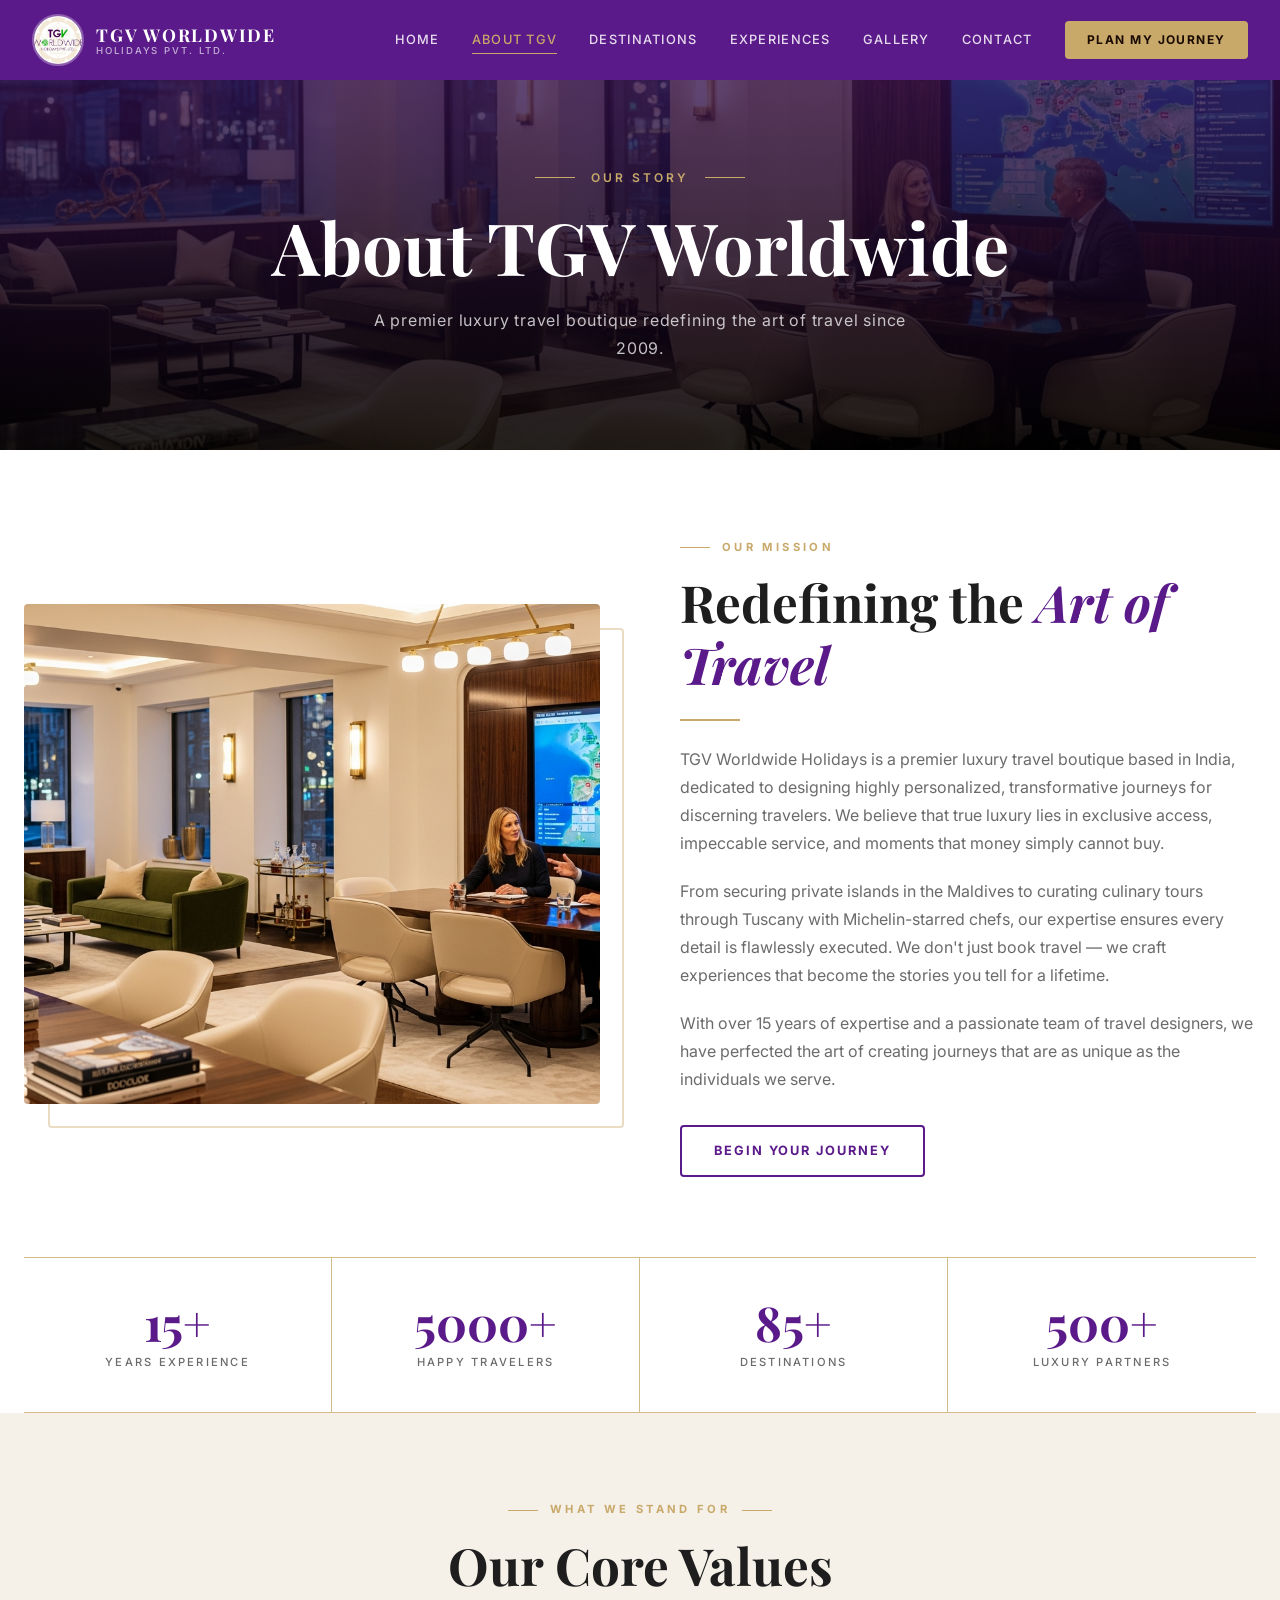
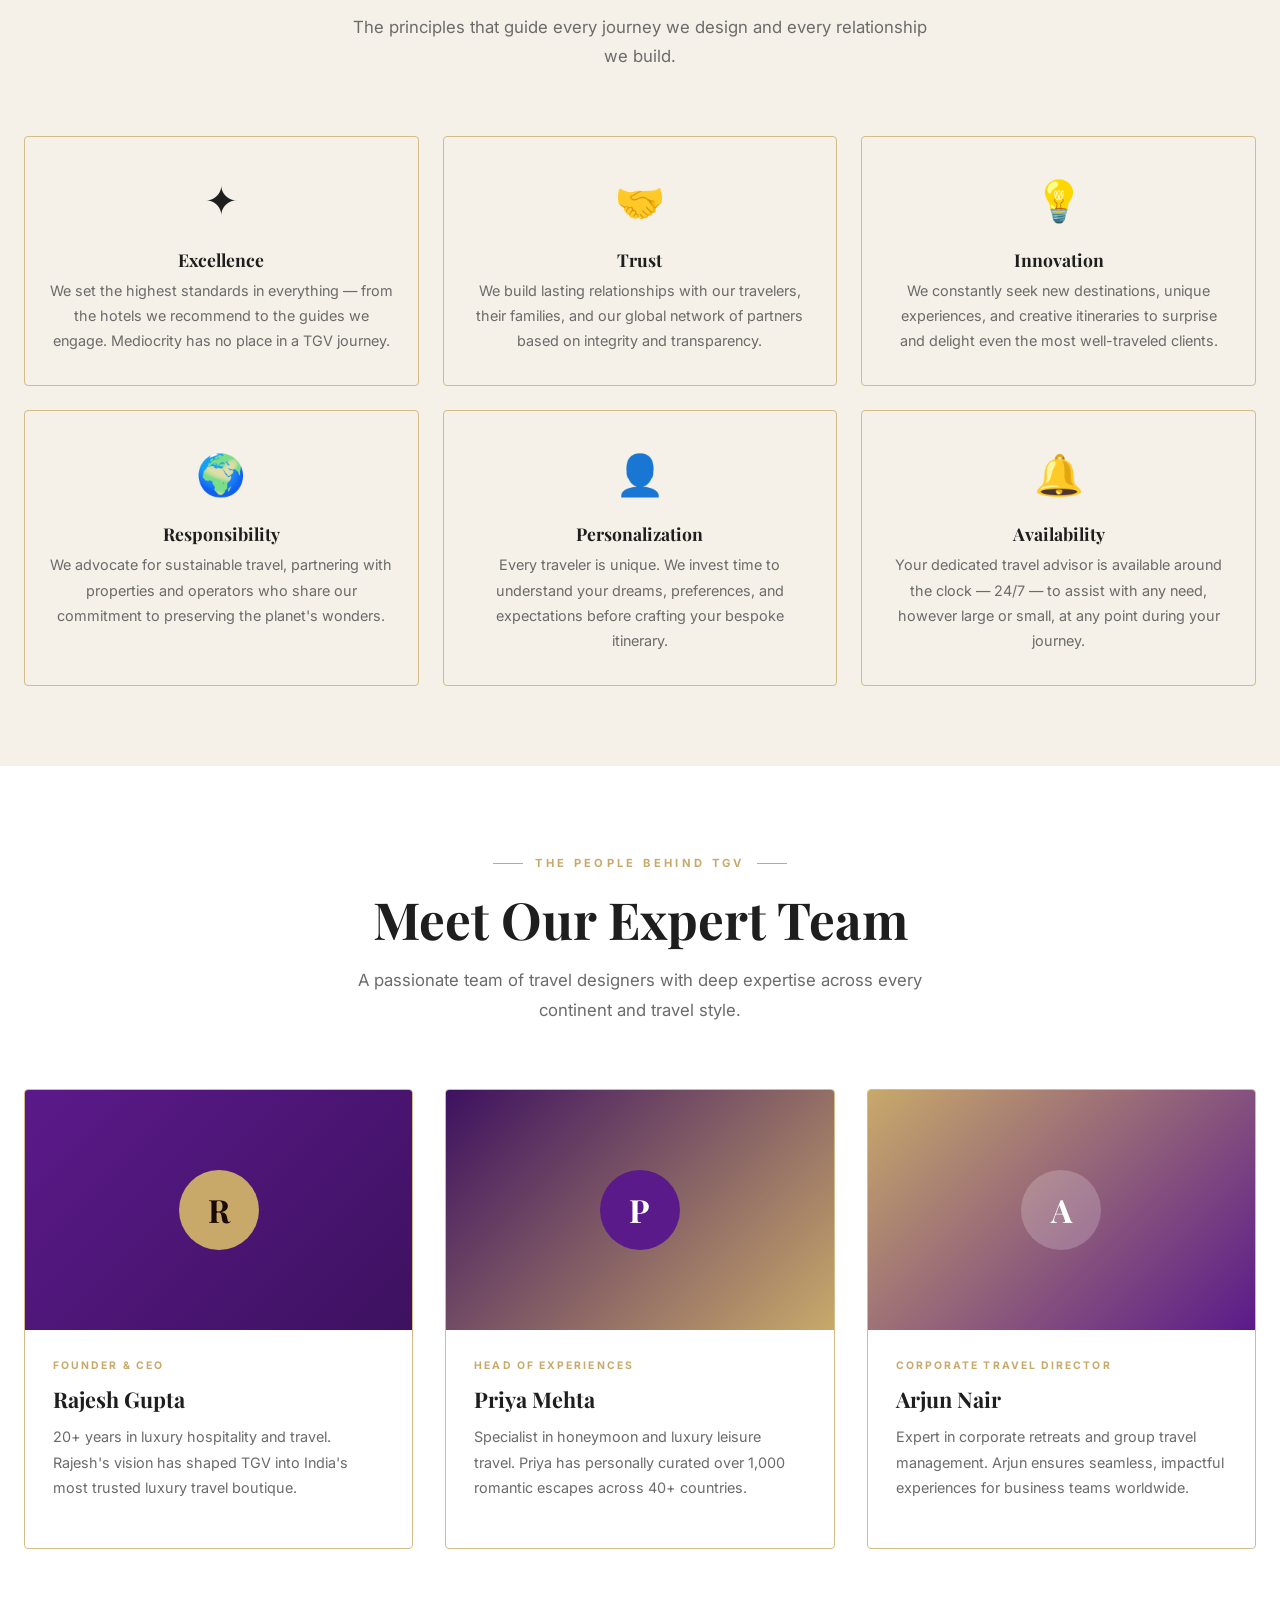
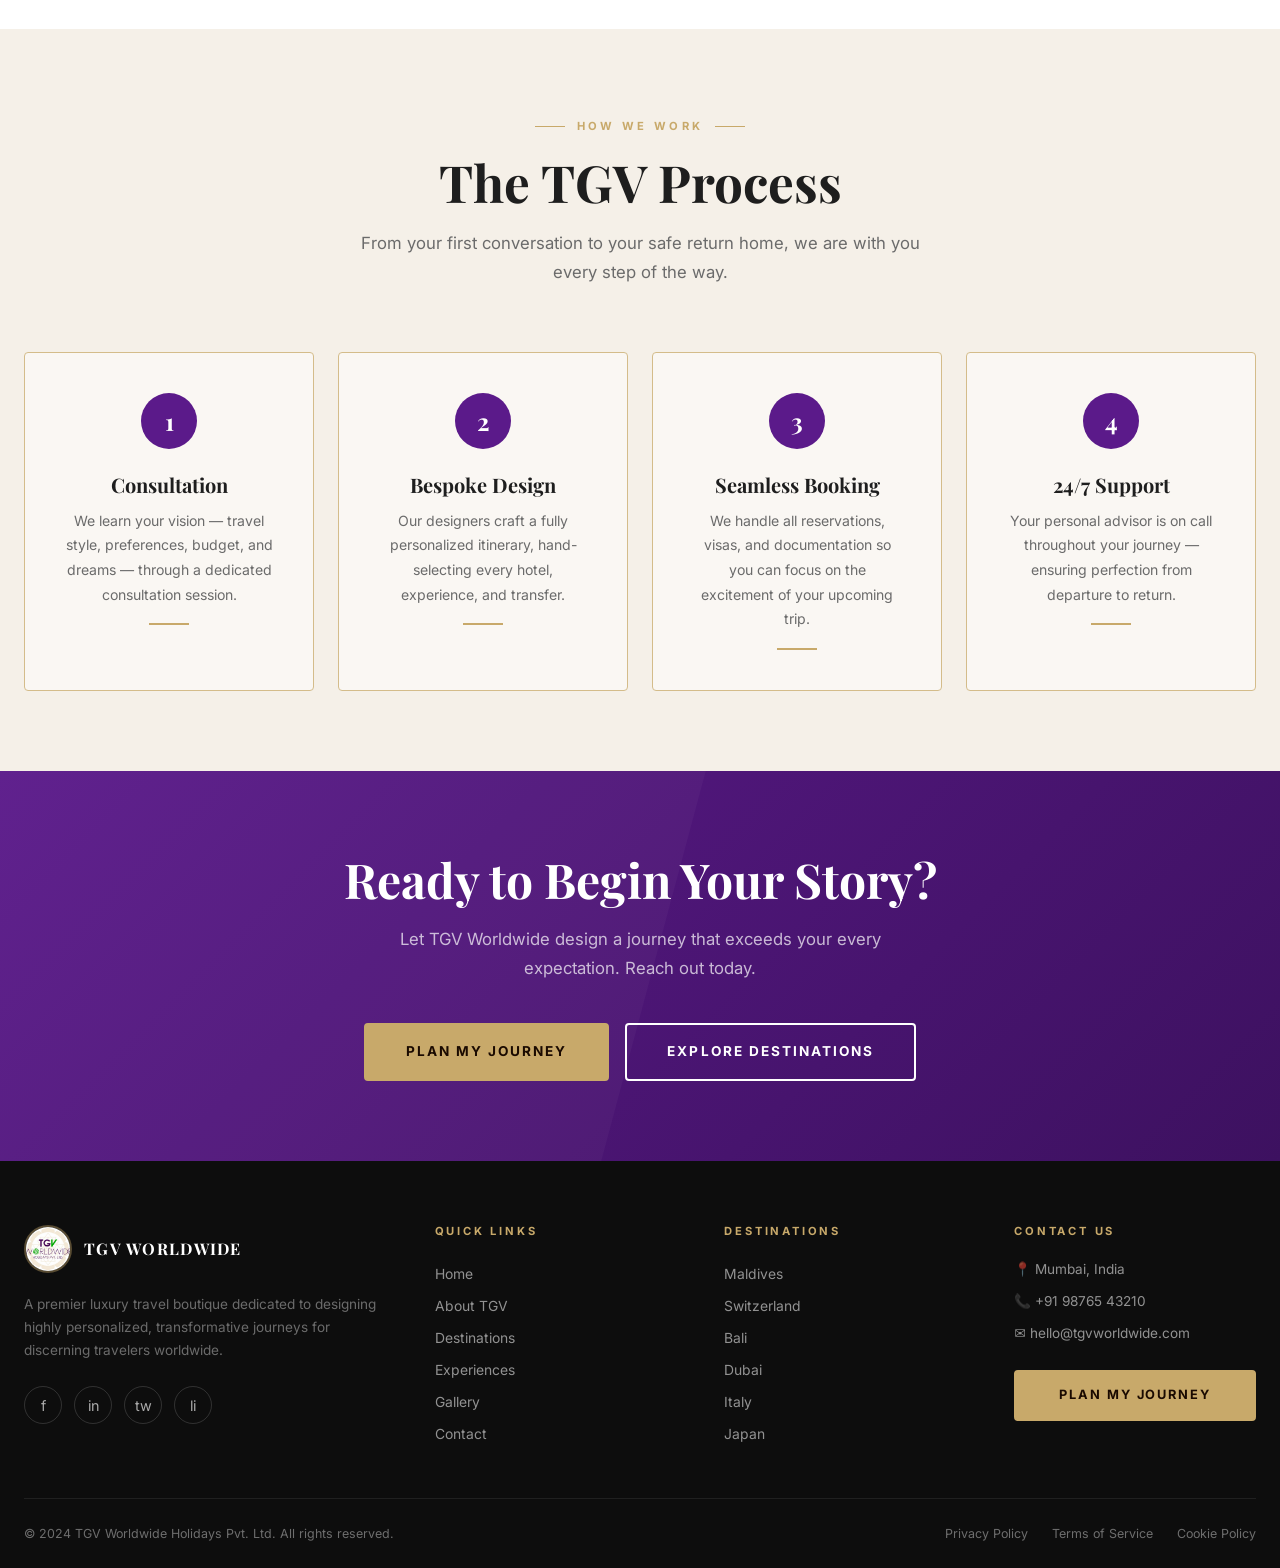
==== about.html @ 0f32b42a "first commit" ====
<!DOCTYPE html>
<html lang="en">
<head>
  <meta charset="UTF-8">
  <meta name="viewport" content="width=device-width, initial-scale=1.0">
  <title>About TGV — TGV Worldwide Holidays</title>
  <meta name="description" content="Learn about TGV Worldwide Holidays — India's premier luxury travel boutique with over 15 years of experience crafting extraordinary journeys.">
  <meta name="robots" content="index, follow">
  <meta property="og:title" content="About TGV Worldwide Holidays">
  <meta property="og:description" content="15+ years of crafting extraordinary journeys for discerning travelers across the globe.">
  <meta property="og:type" content="website">
  <meta property="og:image" content="assets/images/interior.png">
  <meta name="twitter:card" content="summary_large_image">
  <meta name="twitter:title" content="About TGV Worldwide Holidays">
  <meta name="twitter:description" content="15+ years of crafting extraordinary journeys.">
  <link rel="icon" type="image/jpeg" href="assets/images/tgv-logo.jpeg">
  <link rel="preconnect" href="https://fonts.googleapis.com">
  <link rel="preconnect" href="https://fonts.gstatic.com" crossorigin>
  <link href="https://fonts.googleapis.com/css2?family=Playfair+Display:ital,wght@0,400;0,500;0,600;0,700;1,400;1,500&family=Inter:wght@300;400;500;600;700&display=swap" rel="stylesheet">
  <link rel="stylesheet" href="assets/css/style.css">
  <link rel="stylesheet" href="assets/css/responsive.css">
</head>
<body>

  <!-- NAVBAR -->
  <nav class="navbar solid" id="navbar" role="navigation" aria-label="Main navigation">
    <div class="navbar__inner">
      <a href="index.html" class="navbar__logo" aria-label="TGV Worldwide Holidays Home">
        <img src="assets/images/tgv-logo.jpeg" alt="TGV Logo" class="navbar__logo-img">
        <div class="navbar__logo-text">
          <span class="navbar__logo-main">TGV Worldwide</span>
          <span class="navbar__logo-sub">Holidays Pvt. Ltd.</span>
        </div>
      </a>
      <div class="navbar__links" role="menubar">
        <a href="index.html" class="navbar__link" role="menuitem">Home</a>
        <a href="about.html" class="navbar__link active" role="menuitem">About TGV</a>
        <a href="destinations.html" class="navbar__link" role="menuitem">Destinations</a>
        <a href="experiences.html" class="navbar__link" role="menuitem">Experiences</a>
        <a href="gallery.html" class="navbar__link" role="menuitem">Gallery</a>
        <a href="contact.html" class="navbar__link" role="menuitem">Contact</a>
        <a href="contact.html" class="navbar__link navbar__cta" role="menuitem" id="nav-cta">Plan My Journey</a>
      </div>
      <button class="navbar__hamburger" id="hamburger" aria-label="Toggle menu" aria-expanded="false" aria-controls="mobile-menu">
        <span></span><span></span><span></span>
      </button>
    </div>
  </nav>

  <!-- MOBILE MENU OVERLAY -->
  <div class="navbar__overlay" id="nav-overlay" role="presentation"></div>

  <!-- MOBILE MENU -->
  <div class="navbar__mobile-menu" id="mobile-menu" role="menu" aria-label="Mobile navigation">
    <a href="index.html" class="navbar__mobile-link" role="menuitem">Home</a>
    <a href="about.html" class="navbar__mobile-link active" role="menuitem">About TGV</a>
    <a href="destinations.html" class="navbar__mobile-link" role="menuitem">Destinations</a>
    <a href="experiences.html" class="navbar__mobile-link" role="menuitem">Experiences</a>
    <a href="gallery.html" class="navbar__mobile-link" role="menuitem">Gallery</a>
    <a href="contact.html" class="navbar__mobile-link" role="menuitem">Contact</a>
    <a href="contact.html" class="navbar__mobile-cta" role="menuitem">Plan My Journey</a>
  </div>

  <main id="main-content">

    <!-- PAGE HERO -->
    <section class="page-hero" aria-label="About TGV">
      <img src="assets/images/interior.png" alt="TGV Worldwide Holidays Luxury Office Interior" class="page-hero__bg">
      <div class="page-hero__overlay"></div>
      <div class="page-hero__content">
        <div class="page-hero__eyebrow">Our Story</div>
        <h1 class="page-hero__title">About TGV Worldwide</h1>
        <p class="page-hero__subtitle">A premier luxury travel boutique redefining the art of travel since 2009.</p>
      </div>
    </section>

    <!-- MISSION SECTION -->
    <section class="section section--card" aria-labelledby="mission-heading">
      <div class="container">
        <div class="about-split">
          <div class="about-img-wrapper fade-in">
            <img src="assets/images/interior.png" alt="TGV Worldwide Holidays luxury office">
          </div>
          <div class="fade-in">
            <span class="about-content__eyebrow">Our Mission</span>
            <h2 class="about-content__title" id="mission-heading">Redefining the <em style="color:var(--color-primary);">Art of Travel</em></h2>
            <div class="divider"></div>
            <p class="about-content__text">TGV Worldwide Holidays is a premier luxury travel boutique based in India, dedicated to designing highly personalized, transformative journeys for discerning travelers. We believe that true luxury lies in exclusive access, impeccable service, and moments that money simply cannot buy.</p>
            <p class="about-content__text">From securing private islands in the Maldives to curating culinary tours through Tuscany with Michelin-starred chefs, our expertise ensures every detail is flawlessly executed. We don't just book travel — we craft experiences that become the stories you tell for a lifetime.</p>
            <p class="about-content__text">With over 15 years of expertise and a passionate team of travel designers, we have perfected the art of creating journeys that are as unique as the individuals we serve.</p>
            <div style="margin-top:2rem;">
              <a href="contact.html" class="btn btn--outline-dark">Begin Your Journey</a>
            </div>
          </div>
        </div>
      </div>
    </section>

    <!-- STATS -->
    <section aria-label="Our achievements" style="background:var(--color-card);">
      <div class="container">
        <div class="stats-row">
          <div class="stat-item fade-in">
            <div class="stat-item__number">15+</div>
            <div class="stat-item__label">Years Experience</div>
          </div>
          <div class="stat-item fade-in">
            <div class="stat-item__number">5000+</div>
            <div class="stat-item__label">Happy Travelers</div>
          </div>
          <div class="stat-item fade-in">
            <div class="stat-item__number">85+</div>
            <div class="stat-item__label">Destinations</div>
          </div>
          <div class="stat-item fade-in">
            <div class="stat-item__number">500+</div>
            <div class="stat-item__label">Luxury Partners</div>
          </div>
        </div>
      </div>
    </section>

    <!-- OUR VALUES -->
    <section class="section section--bg" aria-labelledby="values-heading">
      <div class="container">
        <div class="section__header">
          <span class="section__eyebrow">What We Stand For</span>
          <h2 class="section__title" id="values-heading">Our Core Values</h2>
          <p class="section__desc">The principles that guide every journey we design and every relationship we build.</p>
        </div>
        <div class="values-grid">
          <div class="value-card fade-in">
            <div class="value-card__icon">✦</div>
            <h3 class="value-card__title">Excellence</h3>
            <p style="font-size:0.9rem;">We set the highest standards in everything — from the hotels we recommend to the guides we engage. Mediocrity has no place in a TGV journey.</p>
          </div>
          <div class="value-card fade-in">
            <div class="value-card__icon">🤝</div>
            <h3 class="value-card__title">Trust</h3>
            <p style="font-size:0.9rem;">We build lasting relationships with our travelers, their families, and our global network of partners based on integrity and transparency.</p>
          </div>
          <div class="value-card fade-in">
            <div class="value-card__icon">💡</div>
            <h3 class="value-card__title">Innovation</h3>
            <p style="font-size:0.9rem;">We constantly seek new destinations, unique experiences, and creative itineraries to surprise and delight even the most well-traveled clients.</p>
          </div>
          <div class="value-card fade-in">
            <div class="value-card__icon">🌍</div>
            <h3 class="value-card__title">Responsibility</h3>
            <p style="font-size:0.9rem;">We advocate for sustainable travel, partnering with properties and operators who share our commitment to preserving the planet's wonders.</p>
          </div>
          <div class="value-card fade-in">
            <div class="value-card__icon">👤</div>
            <h3 class="value-card__title">Personalization</h3>
            <p style="font-size:0.9rem;">Every traveler is unique. We invest time to understand your dreams, preferences, and expectations before crafting your bespoke itinerary.</p>
          </div>
          <div class="value-card fade-in">
            <div class="value-card__icon">🔔</div>
            <h3 class="value-card__title">Availability</h3>
            <p style="font-size:0.9rem;">Your dedicated travel advisor is available around the clock — 24/7 — to assist with any need, however large or small, at any point during your journey.</p>
          </div>
        </div>
      </div>
    </section>

    <!-- TEAM SECTION -->
    <section class="section section--card" aria-labelledby="team-heading">
      <div class="container">
        <div class="section__header">
          <span class="section__eyebrow">The People Behind TGV</span>
          <h2 class="section__title" id="team-heading">Meet Our Expert Team</h2>
          <p class="section__desc">A passionate team of travel designers with deep expertise across every continent and travel style.</p>
        </div>
        <div class="grid-3">
          <div class="card fade-in">
            <div style="height:240px; background:linear-gradient(135deg, var(--color-primary), #3d1160); display:flex; align-items:center; justify-content:center;">
              <div style="width:80px; height:80px; border-radius:50%; background:var(--color-secondary); display:flex; align-items:center; justify-content:center; font-family:var(--font-serif); font-size:2rem; color:#1a0a00; font-weight:700;">R</div>
            </div>
            <div class="card__body">
              <div class="card__tag">Founder & CEO</div>
              <h3 class="card__title">Rajesh Gupta</h3>
              <p class="card__desc">20+ years in luxury hospitality and travel. Rajesh's vision has shaped TGV into India's most trusted luxury travel boutique.</p>
            </div>
          </div>
          <div class="card fade-in">
            <div style="height:240px; background:linear-gradient(135deg, #3d1160, var(--color-secondary)); display:flex; align-items:center; justify-content:center;">
              <div style="width:80px; height:80px; border-radius:50%; background:var(--color-primary); display:flex; align-items:center; justify-content:center; font-family:var(--font-serif); font-size:2rem; color:#ffffff; font-weight:700;">P</div>
            </div>
            <div class="card__body">
              <div class="card__tag">Head of Experiences</div>
              <h3 class="card__title">Priya Mehta</h3>
              <p class="card__desc">Specialist in honeymoon and luxury leisure travel. Priya has personally curated over 1,000 romantic escapes across 40+ countries.</p>
            </div>
          </div>
          <div class="card fade-in">
            <div style="height:240px; background:linear-gradient(135deg, var(--color-secondary), var(--color-primary)); display:flex; align-items:center; justify-content:center;">
              <div style="width:80px; height:80px; border-radius:50%; background:rgba(255,255,255,0.2); display:flex; align-items:center; justify-content:center; font-family:var(--font-serif); font-size:2rem; color:#ffffff; font-weight:700;">A</div>
            </div>
            <div class="card__body">
              <div class="card__tag">Corporate Travel Director</div>
              <h3 class="card__title">Arjun Nair</h3>
              <p class="card__desc">Expert in corporate retreats and group travel management. Arjun ensures seamless, impactful experiences for business teams worldwide.</p>
            </div>
          </div>
        </div>
      </div>
    </section>

    <!-- PROCESS SECTION -->
    <section class="section section--bg" aria-labelledby="process-heading">
      <div class="container">
        <div class="section__header">
          <span class="section__eyebrow">How We Work</span>
          <h2 class="section__title" id="process-heading">The TGV Process</h2>
          <p class="section__desc">From your first conversation to your safe return home, we are with you every step of the way.</p>
        </div>
        <div class="grid-4">
          <div class="feature-card fade-in" style="text-align:center;">
            <div style="width:56px; height:56px; border-radius:50%; background:var(--color-primary); display:flex; align-items:center; justify-content:center; color:#fff; font-family:var(--font-serif); font-size:1.5rem; font-weight:700; margin:0 auto 1.5rem;">1</div>
            <h3 class="feature-card__title">Consultation</h3>
            <p style="font-size:0.88rem;">We learn your vision — travel style, preferences, budget, and dreams — through a dedicated consultation session.</p>
            <div class="feature-card__line" style="margin:1rem auto 0;"></div>
          </div>
          <div class="feature-card fade-in" style="text-align:center;">
            <div style="width:56px; height:56px; border-radius:50%; background:var(--color-primary); display:flex; align-items:center; justify-content:center; color:#fff; font-family:var(--font-serif); font-size:1.5rem; font-weight:700; margin:0 auto 1.5rem;">2</div>
            <h3 class="feature-card__title">Bespoke Design</h3>
            <p style="font-size:0.88rem;">Our designers craft a fully personalized itinerary, hand-selecting every hotel, experience, and transfer.</p>
            <div class="feature-card__line" style="margin:1rem auto 0;"></div>
          </div>
          <div class="feature-card fade-in" style="text-align:center;">
            <div style="width:56px; height:56px; border-radius:50%; background:var(--color-primary); display:flex; align-items:center; justify-content:center; color:#fff; font-family:var(--font-serif); font-size:1.5rem; font-weight:700; margin:0 auto 1.5rem;">3</div>
            <h3 class="feature-card__title">Seamless Booking</h3>
            <p style="font-size:0.88rem;">We handle all reservations, visas, and documentation so you can focus on the excitement of your upcoming trip.</p>
            <div class="feature-card__line" style="margin:1rem auto 0;"></div>
          </div>
          <div class="feature-card fade-in" style="text-align:center;">
            <div style="width:56px; height:56px; border-radius:50%; background:var(--color-primary); display:flex; align-items:center; justify-content:center; color:#fff; font-family:var(--font-serif); font-size:1.5rem; font-weight:700; margin:0 auto 1.5rem;">4</div>
            <h3 class="feature-card__title">24/7 Support</h3>
            <p style="font-size:0.88rem;">Your personal advisor is on call throughout your journey — ensuring perfection from departure to return.</p>
            <div class="feature-card__line" style="margin:1rem auto 0;"></div>
          </div>
        </div>
      </div>
    </section>

    <!-- CTA BANNER -->
    <section class="cta-banner" aria-label="Call to action">
      <div class="container" style="position:relative; z-index:1;">
        <h2 class="cta-banner__title">Ready to Begin Your Story?</h2>
        <p class="cta-banner__text">Let TGV Worldwide design a journey that exceeds your every expectation. Reach out today.</p>
        <div class="cta-banner__actions">
          <a href="contact.html" class="btn btn--secondary btn--lg">Plan My Journey</a>
          <a href="destinations.html" class="btn btn--outline btn--lg">Explore Destinations</a>
        </div>
      </div>
    </section>

  </main>

  <!-- FOOTER -->
  <footer class="footer" role="contentinfo">
    <div class="container">
      <div class="footer__grid">
        <div>
          <div class="footer__brand">
            <img src="assets/images/tgv-logo.jpeg" alt="TGV Logo" class="footer__logo">
            <span class="footer__brand-text">TGV Worldwide</span>
          </div>
          <p class="footer__tagline">A premier luxury travel boutique dedicated to designing highly personalized, transformative journeys for discerning travelers worldwide.</p>
          <div class="footer__social" role="list" aria-label="Social media links">
            <a href="#" class="footer__social-link" role="listitem" aria-label="Facebook">f</a>
            <a href="#" class="footer__social-link" role="listitem" aria-label="Instagram">in</a>
            <a href="#" class="footer__social-link" role="listitem" aria-label="Twitter">tw</a>
            <a href="#" class="footer__social-link" role="listitem" aria-label="LinkedIn">li</a>
          </div>
        </div>
        <div>
          <h4 class="footer__heading">Quick Links</h4>
          <a href="index.html" class="footer__link">Home</a>
          <a href="about.html" class="footer__link">About TGV</a>
          <a href="destinations.html" class="footer__link">Destinations</a>
          <a href="experiences.html" class="footer__link">Experiences</a>
          <a href="gallery.html" class="footer__link">Gallery</a>
          <a href="contact.html" class="footer__link">Contact</a>
        </div>
        <div>
          <h4 class="footer__heading">Destinations</h4>
          <a href="destinations.html" class="footer__link">Maldives</a>
          <a href="destinations.html" class="footer__link">Switzerland</a>
          <a href="destinations.html" class="footer__link">Bali</a>
          <a href="destinations.html" class="footer__link">Dubai</a>
          <a href="destinations.html" class="footer__link">Italy</a>
          <a href="destinations.html" class="footer__link">Japan</a>
        </div>
        <div>
          <h4 class="footer__heading">Contact Us</h4>
          <p style="font-size:0.85rem; margin-bottom:0.5rem; color:rgba(255,255,255,0.55);">📍 Mumbai, India</p>
          <p style="font-size:0.85rem; margin-bottom:0.5rem; color:rgba(255,255,255,0.55);">📞 +91 98765 43210</p>
          <p style="font-size:0.85rem; margin-bottom:1.5rem; color:rgba(255,255,255,0.55);">✉ hello@tgvworldwide.com</p>
          <a href="contact.html" class="btn btn--secondary" style="width:100%; text-align:center;">Plan My Journey</a>
        </div>
      </div>
      <div class="footer__bottom">
        <p class="footer__copyright">© 2024 TGV Worldwide Holidays Pvt. Ltd. All rights reserved.</p>
        <div class="footer__bottom-links">
          <a href="#" class="footer__bottom-link">Privacy Policy</a>
          <a href="#" class="footer__bottom-link">Terms of Service</a>
          <a href="#" class="footer__bottom-link">Cookie Policy</a>
        </div>
      </div>
    </div>
  </footer>

  <!-- SCROLL TO TOP -->
  <button class="scroll-top" id="scroll-top" aria-label="Scroll to top" title="Back to top">↑</button>

  <script src="assets/js/main.js"></script>
</body>
</html>
---- assets/css/style.css ----
/* ===================================
   TGV WORLDWIDE HOLIDAYS — STYLE.CSS
   =================================== */

/* IMPORTS */
@import url('https://fonts.googleapis.com/css2?family=Playfair+Display:ital,wght@0,400;0,500;0,600;0,700;1,400;1,500&family=Inter:wght@300;400;500;600;700&display=swap');

/* CSS CUSTOM PROPERTIES */
:root {
  --color-bg:          #f5f0e8;
  --color-fg:          #1e1e1e;
  --color-card:        #ffffff;
  --color-primary:     #5b1a8a;
  --color-secondary:   #c8a96a;
  --color-muted:       #6b6b6b;
  --color-border:      #d4bc8a;
  --color-overlay:     rgba(0,0,0,0.55);
  --color-white:       #ffffff;
  --font-serif:        'Playfair Display', Georgia, serif;
  --font-sans:         'Inter', system-ui, sans-serif;
  --radius:            4px;
  --transition:        0.3s ease;
  --container-max:     1280px;
  --nav-h:             80px;
  --shadow-sm:         0 2px 8px rgba(0,0,0,0.08);
  --shadow-md:         0 4px 20px rgba(0,0,0,0.12);
  --shadow-lg:         0 8px 40px rgba(0,0,0,0.16);
}

/* RESET & BASE */
*, *::before, *::after {
  box-sizing: border-box;
  margin: 0;
  padding: 0;
}

html {
  scroll-behavior: smooth;
  font-size: 16px;
}

body {
  font-family: var(--font-sans);
  background-color: var(--color-bg);
  color: var(--color-fg);
  line-height: 1.6;
  -webkit-font-smoothing: antialiased;
  -moz-osx-font-smoothing: grayscale;
  overflow-x: hidden;
}

img {
  max-width: 100%;
  height: auto;
  display: block;
}

a {
  color: inherit;
  text-decoration: none;
}

button {
  cursor: pointer;
  border: none;
  background: none;
  font-family: inherit;
}

ul, ol {
  list-style: none;
}

/* TYPOGRAPHY */
h1, h2, h3, h4, h5, h6 {
  font-family: var(--font-serif);
  line-height: 1.2;
  color: var(--color-fg);
}

h1 { font-size: clamp(2.5rem, 6vw, 5rem); }
h2 { font-size: clamp(2rem, 4vw, 3.5rem); }
h3 { font-size: clamp(1.4rem, 2.5vw, 2rem); }
h4 { font-size: 1.25rem; }

p {
  line-height: 1.75;
  color: var(--color-muted);
}

/* CONTAINER */
.container {
  width: 100%;
  max-width: var(--container-max);
  margin: 0 auto;
  padding: 0 1.5rem;
}

/* ===================================
   NAVIGATION
   =================================== */
.navbar {
  position: fixed;
  top: 0; left: 0; right: 0;
  z-index: 1000;
  height: var(--nav-h);
  transition: background var(--transition), box-shadow var(--transition);
}

.navbar.scrolled {
  background: rgba(91, 26, 138, 0.95);
  backdrop-filter: blur(12px);
  -webkit-backdrop-filter: blur(12px);
  box-shadow: var(--shadow-md);
}

.navbar.solid {
  background: var(--color-primary);
}

.navbar__inner {
  display: flex;
  align-items: center;
  justify-content: space-between;
  height: 100%;
  padding: 0 2rem;
  max-width: var(--container-max);
  margin: 0 auto;
}

.navbar__logo {
  display: flex;
  align-items: center;
  gap: 0.75rem;
  text-decoration: none;
  flex-shrink: 0;
}

.navbar__logo-img {
  width: 52px;
  height: 52px;
  border-radius: 50%;
  object-fit: cover;
  border: 2px solid rgba(255,255,255,0.3);
}

.navbar__logo-text {
  display: flex;
  flex-direction: column;
  line-height: 1.2;
}

.navbar__logo-main {
  font-family: var(--font-serif);
  font-size: 1.1rem;
  font-weight: 700;
  letter-spacing: 0.1em;
  text-transform: uppercase;
  color: #ffffff;
}

.navbar__logo-sub {
  font-size: 0.6rem;
  letter-spacing: 0.2em;
  text-transform: uppercase;
  color: rgba(255,255,255,0.65);
  font-weight: 500;
}

.navbar__links {
  display: flex;
  align-items: center;
  gap: 2rem;
}

.navbar__link {
  font-size: 0.8rem;
  font-weight: 500;
  letter-spacing: 0.1em;
  text-transform: uppercase;
  color: rgba(255,255,255,0.85);
  transition: color var(--transition);
  position: relative;
}

.navbar__link::after {
  content: '';
  position: absolute;
  bottom: -4px; left: 0;
  width: 0; height: 1px;
  background: var(--color-secondary);
  transition: width var(--transition);
}

.navbar__link:hover,
.navbar__link.active {
  color: var(--color-secondary);
}

.navbar__link:hover::after,
.navbar__link.active::after {
  width: 100%;
}

.navbar__cta {
  background: var(--color-secondary);
  color: #1a0a00 !important;
  padding: 0.6rem 1.4rem;
  font-size: 0.75rem;
  font-weight: 700;
  letter-spacing: 0.12em;
  text-transform: uppercase;
  transition: background var(--transition), transform var(--transition);
  border-radius: var(--radius);
}

.navbar__cta:hover {
  background: #ffffff;
  transform: translateY(-1px);
}

.navbar__cta::after { display: none; }

.navbar__hamburger {
  display: none;
  flex-direction: column;
  gap: 5px;
  cursor: pointer;
  padding: 4px;
  z-index: 1100;
}

.navbar__hamburger span {
  display: block;
  width: 26px;
  height: 2px;
  background: #ffffff;
  transition: all var(--transition);
  border-radius: 2px;
}

.navbar__hamburger.open span:nth-child(1) {
  transform: translateY(7px) rotate(45deg);
}
.navbar__hamburger.open span:nth-child(2) {
  opacity: 0;
}
.navbar__hamburger.open span:nth-child(3) {
  transform: translateY(-7px) rotate(-45deg);
}

.navbar__mobile-menu {
  position: fixed;
  top: 0; right: -100%;
  width: min(320px, 85vw);
  height: 100vh;
  background: var(--color-primary);
  z-index: 1050;
  padding: calc(var(--nav-h) + 2rem) 2rem 2rem;
  transition: right 0.4s cubic-bezier(0.4,0,0.2,1);
  display: flex;
  flex-direction: column;
  gap: 0.5rem;
  box-shadow: -4px 0 30px rgba(0,0,0,0.3);
}

.navbar__mobile-menu.open {
  right: 0;
}

.navbar__mobile-link {
  display: block;
  font-size: 1rem;
  font-weight: 500;
  letter-spacing: 0.08em;
  text-transform: uppercase;
  color: rgba(255,255,255,0.85);
  padding: 0.85rem 0;
  border-bottom: 1px solid rgba(255,255,255,0.1);
  transition: color var(--transition), padding-left var(--transition);
}

.navbar__mobile-link:hover {
  color: var(--color-secondary);
  padding-left: 0.5rem;
}

.navbar__mobile-cta {
  margin-top: 1.5rem;
  background: var(--color-secondary);
  color: #1a0a00;
  text-align: center;
  padding: 1rem;
  font-weight: 700;
  font-size: 0.85rem;
  letter-spacing: 0.12em;
  text-transform: uppercase;
  border-radius: var(--radius);
  transition: background var(--transition);
}

.navbar__mobile-cta:hover {
  background: #ffffff;
}

.navbar__overlay {
  position: fixed;
  inset: 0;
  background: rgba(0,0,0,0.5);
  z-index: 1040;
  opacity: 0;
  pointer-events: none;
  transition: opacity var(--transition);
}

.navbar__overlay.open {
  opacity: 1;
  pointer-events: all;
}

/* ===================================
   PAGE HERO
   =================================== */
.page-hero {
  position: relative;
  height: 50vh;
  min-height: 360px;
  display: flex;
  align-items: center;
  justify-content: center;
  overflow: hidden;
  background: var(--color-primary);
}

.page-hero__bg {
  position: absolute;
  inset: 0;
  object-fit: cover;
  width: 100%;
  height: 100%;
  filter: brightness(0.5) saturate(0.8);
}

.page-hero__overlay {
  position: absolute;
  inset: 0;
  background: linear-gradient(to bottom, rgba(91,26,138,0.5) 0%, rgba(0,0,0,0.7) 100%);
}

.page-hero__content {
  position: relative;
  z-index: 10;
  text-align: center;
  color: #ffffff;
  padding: 0 1.5rem;
  margin-top: var(--nav-h);
}

.page-hero__eyebrow {
  font-size: 0.75rem;
  letter-spacing: 0.25em;
  text-transform: uppercase;
  color: var(--color-secondary);
  font-weight: 600;
  margin-bottom: 1rem;
  display: flex;
  align-items: center;
  justify-content: center;
  gap: 1rem;
}

.page-hero__eyebrow::before,
.page-hero__eyebrow::after {
  content: '';
  display: block;
  width: 40px;
  height: 1px;
  background: var(--color-secondary);
}

.page-hero__title {
  font-family: var(--font-serif);
  font-size: clamp(2.5rem, 6vw, 4.5rem);
  color: #ffffff;
  margin-bottom: 1rem;
}

.page-hero__subtitle {
  font-size: 1rem;
  color: rgba(255,255,255,0.75);
  max-width: 550px;
  margin: 0 auto;
  letter-spacing: 0.05em;
}

/* ===================================
   SECTION LAYOUT
   =================================== */
.section {
  padding: 5rem 0;
}

.section--dark {
  background: var(--color-fg);
  color: #ffffff;
}

.section--card {
  background: var(--color-card);
}

.section--bg {
  background: var(--color-bg);
}

.section__header {
  text-align: center;
  margin-bottom: 4rem;
}

.section__eyebrow {
  display: inline-flex;
  align-items: center;
  gap: 0.75rem;
  font-size: 0.7rem;
  letter-spacing: 0.3em;
  text-transform: uppercase;
  color: var(--color-secondary);
  font-weight: 700;
  margin-bottom: 1rem;
}

.section__eyebrow::before,
.section__eyebrow::after {
  content: '';
  display: block;
  width: 30px;
  height: 1px;
  background: var(--color-secondary);
}

.section__title {
  color: var(--color-fg);
  margin-bottom: 1rem;
}

.section--dark .section__title {
  color: #ffffff;
}

.section__desc {
  max-width: 600px;
  margin: 0 auto;
  font-size: 1.05rem;
}

/* ===================================
   BUTTONS
   =================================== */
.btn {
  display: inline-flex;
  align-items: center;
  justify-content: center;
  gap: 0.5rem;
  padding: 0.85rem 2rem;
  font-family: var(--font-sans);
  font-size: 0.8rem;
  font-weight: 700;
  letter-spacing: 0.15em;
  text-transform: uppercase;
  border-radius: var(--radius);
  transition: all var(--transition);
  cursor: pointer;
  border: 2px solid transparent;
}

.btn--primary {
  background: var(--color-primary);
  color: #ffffff;
  border-color: var(--color-primary);
}

.btn--primary:hover {
  background: transparent;
  color: var(--color-primary);
}

.btn--secondary {
  background: var(--color-secondary);
  color: #1a0a00;
  border-color: var(--color-secondary);
}

.btn--secondary:hover {
  background: transparent;
  color: var(--color-secondary);
}

.btn--outline {
  background: transparent;
  color: #ffffff;
  border-color: #ffffff;
}

.btn--outline:hover {
  background: #ffffff;
  color: var(--color-fg);
}

.btn--outline-dark {
  background: transparent;
  color: var(--color-primary);
  border-color: var(--color-primary);
}

.btn--outline-dark:hover {
  background: var(--color-primary);
  color: #ffffff;
}

.btn--lg {
  padding: 1rem 2.5rem;
  font-size: 0.85rem;
}

/* ===================================
   CARDS
   =================================== */
.card {
  background: var(--color-card);
  border: 1px solid var(--color-border);
  border-radius: var(--radius);
  overflow: hidden;
  transition: transform var(--transition), box-shadow var(--transition);
}

.card:hover {
  transform: translateY(-6px);
  box-shadow: var(--shadow-lg);
}

.card__img {
  width: 100%;
  height: 260px;
  object-fit: cover;
  transition: transform 0.6s ease;
}

.card:hover .card__img {
  transform: scale(1.05);
}

.card__body {
  padding: 1.75rem;
}

.card__tag {
  font-size: 0.65rem;
  letter-spacing: 0.2em;
  text-transform: uppercase;
  font-weight: 700;
  color: var(--color-secondary);
  margin-bottom: 0.75rem;
}

.card__title {
  font-size: 1.35rem;
  margin-bottom: 0.75rem;
  font-family: var(--font-serif);
}

.card__desc {
  font-size: 0.9rem;
  margin-bottom: 1.25rem;
}

.card__footer {
  display: flex;
  align-items: center;
  justify-content: space-between;
  padding-top: 1rem;
  border-top: 1px solid var(--color-border);
  margin-top: auto;
}

/* DESTINATION CARD */
.dest-card {
  position: relative;
  overflow: hidden;
  height: 400px;
  cursor: pointer;
  border-radius: var(--radius);
}

.dest-card__img {
  width: 100%;
  height: 100%;
  object-fit: cover;
  transition: transform 0.7s ease;
}

.dest-card:hover .dest-card__img {
  transform: scale(1.1);
}

.dest-card__overlay {
  position: absolute;
  inset: 0;
  background: linear-gradient(to top, rgba(0,0,0,0.75) 0%, rgba(0,0,0,0.1) 60%);
  transition: background var(--transition);
}

.dest-card:hover .dest-card__overlay {
  background: linear-gradient(to top, rgba(91,26,138,0.8) 0%, rgba(0,0,0,0.2) 60%);
}

.dest-card__content {
  position: absolute;
  bottom: 0; left: 0; right: 0;
  padding: 1.5rem;
}

.dest-card__name {
  font-family: var(--font-serif);
  font-size: 1.75rem;
  color: #ffffff;
  margin-bottom: 0.25rem;
}

.dest-card__sub {
  font-size: 0.7rem;
  letter-spacing: 0.2em;
  text-transform: uppercase;
  color: var(--color-secondary);
  font-weight: 600;
  transform: translateY(1rem);
  opacity: 0;
  transition: all var(--transition);
}

.dest-card:hover .dest-card__sub {
  transform: translateY(0);
  opacity: 1;
}

/* ===================================
   GRIDS
   =================================== */
.grid-2 { display: grid; grid-template-columns: repeat(2, 1fr); gap: 2rem; }
.grid-3 { display: grid; grid-template-columns: repeat(3, 1fr); gap: 2rem; }
.grid-4 { display: grid; grid-template-columns: repeat(4, 1fr); gap: 1.5rem; }

/* ===================================
   STATS ROW
   =================================== */
.stats-row {
  display: grid;
  grid-template-columns: repeat(4, 1fr);
  gap: 0;
  border-top: 1px solid var(--color-border);
  border-bottom: 1px solid var(--color-border);
}

.stat-item {
  text-align: center;
  padding: 2.5rem 1rem;
  border-right: 1px solid var(--color-border);
  transition: background var(--transition);
}

.stat-item:last-child { border-right: none; }

.stat-item:hover {
  background: var(--color-card);
}

.stat-item__number {
  font-family: var(--font-serif);
  font-size: 3rem;
  color: var(--color-primary);
  font-weight: 700;
  line-height: 1;
  margin-bottom: 0.5rem;
}

.stat-item__label {
  font-size: 0.7rem;
  letter-spacing: 0.2em;
  text-transform: uppercase;
  color: var(--color-muted);
  font-weight: 500;
}

/* ===================================
   FEATURE CARDS
   =================================== */
.feature-card {
  padding: 2.5rem;
  border: 1px solid var(--color-border);
  background: rgba(255,255,255,0.5);
  position: relative;
  overflow: hidden;
  transition: all var(--transition);
  border-radius: var(--radius);
}

.feature-card::before {
  content: '';
  position: absolute;
  inset: 0;
  background: linear-gradient(135deg, rgba(91,26,138,0.05), rgba(200,169,106,0.05));
  opacity: 0;
  transition: opacity var(--transition);
}

.feature-card:hover {
  transform: translateY(-6px);
  box-shadow: var(--shadow-md);
  border-color: var(--color-secondary);
}

.feature-card:hover::before {
  opacity: 1;
}

.feature-card__icon {
  width: 56px;
  height: 56px;
  border-radius: 50%;
  background: linear-gradient(135deg, var(--color-primary), rgba(91,26,138,0.6));
  display: flex;
  align-items: center;
  justify-content: center;
  margin-bottom: 1.5rem;
  color: #ffffff;
  font-size: 1.3rem;
  flex-shrink: 0;
}

.feature-card__title {
  font-family: var(--font-serif);
  font-size: 1.25rem;
  margin-bottom: 0.75rem;
  color: var(--color-fg);
}

.feature-card__line {
  width: 40px;
  height: 2px;
  background: var(--color-secondary);
  margin-top: 1rem;
  transition: width 0.5s ease;
}

.feature-card:hover .feature-card__line {
  width: 100%;
}

/* ===================================
   EXPERIENCE GRID (Mosaic)
   =================================== */
.experience-grid {
  display: grid;
  grid-template-columns: repeat(3, 1fr);
  grid-template-rows: repeat(2, 280px);
  gap: 1rem;
}

.exp-item {
  position: relative;
  overflow: hidden;
  cursor: pointer;
  border-radius: var(--radius);
}

.exp-item--large {
  grid-column: span 2;
}

.exp-item__img {
  width: 100%;
  height: 100%;
  object-fit: cover;
  transition: transform 0.7s ease;
}

.exp-item:hover .exp-item__img {
  transform: scale(1.08);
}

.exp-item__overlay {
  position: absolute;
  inset: 0;
  background: linear-gradient(to top, rgba(0,0,0,0.75) 0%, transparent 50%);
}

.exp-item__label {
  position: absolute;
  bottom: 1.5rem;
  left: 1.5rem;
  font-family: var(--font-serif);
  font-size: 1.5rem;
  color: #ffffff;
}

/* ===================================
   TESTIMONIALS
   =================================== */
.testimonial-card {
  background: var(--color-card);
  border: 1px solid var(--color-border);
  border-radius: var(--radius);
  padding: 2.5rem;
  position: relative;
}

.testimonial-card::before {
  content: '"';
  position: absolute;
  top: 1rem; left: 1.75rem;
  font-family: var(--font-serif);
  font-size: 5rem;
  color: var(--color-secondary);
  opacity: 0.3;
  line-height: 1;
}

.testimonial-card__stars {
  color: var(--color-secondary);
  font-size: 1rem;
  letter-spacing: 0.1em;
  margin-bottom: 1rem;
}

.testimonial-card__text {
  font-style: italic;
  font-size: 1rem;
  line-height: 1.8;
  color: var(--color-fg);
  margin-bottom: 1.5rem;
}

.testimonial-card__author {
  display: flex;
  align-items: center;
  gap: 0.75rem;
}

.testimonial-card__avatar {
  width: 48px;
  height: 48px;
  border-radius: 50%;
  background: linear-gradient(135deg, var(--color-primary), var(--color-secondary));
  display: flex;
  align-items: center;
  justify-content: center;
  font-family: var(--font-serif);
  font-size: 1.1rem;
  color: #ffffff;
  font-weight: 700;
  flex-shrink: 0;
}

.testimonial-card__name {
  font-weight: 600;
  font-size: 0.9rem;
  color: var(--color-fg);
}

.testimonial-card__location {
  font-size: 0.75rem;
  color: var(--color-muted);
}

/* ===================================
   CONTACT FORM
   =================================== */
.contact-grid {
  display: grid;
  grid-template-columns: 1fr 1.4fr;
  gap: 4rem;
  align-items: start;
}

.contact-info__item {
  display: flex;
  align-items: flex-start;
  gap: 1rem;
  padding: 1.5rem 0;
  border-bottom: 1px solid var(--color-border);
}

.contact-info__icon {
  width: 44px;
  height: 44px;
  border-radius: 50%;
  background: var(--color-primary);
  display: flex;
  align-items: center;
  justify-content: center;
  color: #ffffff;
  font-size: 1.1rem;
  flex-shrink: 0;
}

.contact-info__label {
  font-size: 0.7rem;
  letter-spacing: 0.15em;
  text-transform: uppercase;
  font-weight: 700;
  color: var(--color-secondary);
  margin-bottom: 0.25rem;
}

.contact-info__value {
  font-size: 0.95rem;
  color: var(--color-fg);
}

.form-group {
  margin-bottom: 1.5rem;
}

.form-row {
  display: grid;
  grid-template-columns: 1fr 1fr;
  gap: 1rem;
}

.form-label {
  display: block;
  font-size: 0.75rem;
  font-weight: 600;
  letter-spacing: 0.1em;
  text-transform: uppercase;
  color: var(--color-muted);
  margin-bottom: 0.5rem;
}

.form-input,
.form-select,
.form-textarea {
  width: 100%;
  padding: 0.875rem 1.125rem;
  border: 1px solid var(--color-border);
  border-radius: var(--radius);
  background: #ffffff;
  font-family: var(--font-sans);
  font-size: 0.95rem;
  color: var(--color-fg);
  transition: border-color var(--transition), box-shadow var(--transition);
  appearance: none;
}

.form-input:focus,
.form-select:focus,
.form-textarea:focus {
  outline: none;
  border-color: var(--color-primary);
  box-shadow: 0 0 0 3px rgba(91,26,138,0.1);
}

.form-textarea {
  resize: vertical;
  min-height: 140px;
}

.form-select {
  background-image: url("data:image/svg+xml,%3Csvg xmlns='http://www.w3.org/2000/svg' width='12' height='8' viewBox='0 0 12 8'%3E%3Cpath d='M1 1l5 5 5-5' stroke='%236b6b6b' stroke-width='1.5' fill='none' stroke-linecap='round'/%3E%3C/svg%3E");
  background-repeat: no-repeat;
  background-position: right 1rem center;
  padding-right: 2.5rem;
}

/* ===================================
   GALLERY
   =================================== */
.gallery-grid {
  display: grid;
  grid-template-columns: repeat(3, 1fr);
  gap: 1rem;
}

.gallery-item {
  position: relative;
  overflow: hidden;
  border-radius: var(--radius);
  cursor: pointer;
  aspect-ratio: 4/3;
}

.gallery-item--tall {
  aspect-ratio: 3/4;
}

.gallery-item__img {
  width: 100%;
  height: 100%;
  object-fit: cover;
  transition: transform 0.6s ease;
}

.gallery-item:hover .gallery-item__img {
  transform: scale(1.08);
}

.gallery-item__overlay {
  position: absolute;
  inset: 0;
  background: rgba(91,26,138,0.6);
  opacity: 0;
  transition: opacity var(--transition);
  display: flex;
  align-items: center;
  justify-content: center;
}

.gallery-item:hover .gallery-item__overlay {
  opacity: 1;
}

.gallery-item__overlay-icon {
  color: #ffffff;
  font-size: 2.5rem;
}

/* Lightbox */
.lightbox {
  position: fixed;
  inset: 0;
  background: rgba(0,0,0,0.92);
  z-index: 9999;
  display: none;
  align-items: center;
  justify-content: center;
}

.lightbox.open {
  display: flex;
}

.lightbox__img {
  max-width: 90vw;
  max-height: 85vh;
  object-fit: contain;
  border-radius: var(--radius);
}

.lightbox__close {
  position: absolute;
  top: 1.5rem; right: 1.5rem;
  color: #ffffff;
  font-size: 2.5rem;
  cursor: pointer;
  background: rgba(255,255,255,0.1);
  width: 50px; height: 50px;
  border-radius: 50%;
  display: flex;
  align-items: center;
  justify-content: center;
  line-height: 1;
  transition: background var(--transition);
}

.lightbox__close:hover { background: rgba(255,255,255,0.2); }

/* ===================================
   PAYMENT PAGE
   =================================== */
.payment-grid {
  display: grid;
  grid-template-columns: 1.5fr 1fr;
  gap: 3rem;
  align-items: start;
}

.payment-summary {
  background: var(--color-card);
  border: 1px solid var(--color-border);
  border-radius: var(--radius);
  padding: 2rem;
  position: sticky;
  top: calc(var(--nav-h) + 2rem);
}

.payment-summary__title {
  font-family: var(--font-serif);
  font-size: 1.35rem;
  margin-bottom: 1.5rem;
  padding-bottom: 1rem;
  border-bottom: 1px solid var(--color-border);
}

.payment-summary__line {
  display: flex;
  justify-content: space-between;
  align-items: center;
  padding: 0.75rem 0;
  border-bottom: 1px solid rgba(0,0,0,0.05);
  font-size: 0.9rem;
}

.payment-summary__total {
  display: flex;
  justify-content: space-between;
  align-items: center;
  padding: 1rem 0 0;
  font-weight: 700;
  font-size: 1.1rem;
  color: var(--color-primary);
  font-family: var(--font-serif);
}

.card-icons {
  display: flex;
  gap: 0.5rem;
  flex-wrap: wrap;
  margin-top: 1rem;
}

.card-icon {
  background: #f0f0f0;
  border: 1px solid var(--color-border);
  border-radius: 4px;
  padding: 0.3rem 0.6rem;
  font-size: 0.7rem;
  font-weight: 700;
  letter-spacing: 0.05em;
  color: var(--color-muted);
}

/* ===================================
   FOOTER
   =================================== */
.footer {
  background: #0d0d0d;
  color: rgba(255,255,255,0.65);
  padding: 4rem 0 0;
}

.footer__grid {
  display: grid;
  grid-template-columns: 1.5fr 1fr 1fr 1fr;
  gap: 3rem;
  margin-bottom: 3rem;
}

.footer__brand {
  display: flex;
  align-items: center;
  gap: 0.75rem;
  margin-bottom: 1.25rem;
}

.footer__logo {
  width: 48px;
  height: 48px;
  border-radius: 50%;
  object-fit: cover;
  border: 2px solid rgba(200,169,106,0.4);
}

.footer__brand-text {
  font-family: var(--font-serif);
  font-size: 1rem;
  font-weight: 700;
  letter-spacing: 0.08em;
  text-transform: uppercase;
  color: #ffffff;
}

.footer__tagline {
  font-size: 0.85rem;
  line-height: 1.7;
  margin-bottom: 1.5rem;
}

.footer__social {
  display: flex;
  gap: 0.75rem;
}

.footer__social-link {
  width: 38px;
  height: 38px;
  border: 1px solid rgba(255,255,255,0.15);
  border-radius: 50%;
  display: flex;
  align-items: center;
  justify-content: center;
  font-size: 0.9rem;
  color: rgba(255,255,255,0.65);
  transition: all var(--transition);
  text-decoration: none;
}

.footer__social-link:hover {
  background: var(--color-secondary);
  border-color: var(--color-secondary);
  color: #1a0a00;
  transform: translateY(-2px);
}

.footer__heading {
  font-family: var(--font-sans);
  font-size: 0.7rem;
  letter-spacing: 0.25em;
  text-transform: uppercase;
  font-weight: 700;
  color: var(--color-secondary);
  margin-bottom: 1.25rem;
}

.footer__link {
  display: block;
  font-size: 0.87rem;
  color: rgba(255,255,255,0.55);
  padding: 0.3rem 0;
  transition: color var(--transition), padding-left var(--transition);
}

.footer__link:hover {
  color: var(--color-secondary);
  padding-left: 0.3rem;
}

.footer__bottom {
  border-top: 1px solid rgba(255,255,255,0.08);
  padding: 1.5rem 0;
  display: flex;
  align-items: center;
  justify-content: space-between;
  font-size: 0.78rem;
}

.footer__copyright { color: rgba(255,255,255,0.4); }
.footer__bottom-links { display: flex; gap: 1.5rem; }
.footer__bottom-link {
  color: rgba(255,255,255,0.4);
  transition: color var(--transition);
}
.footer__bottom-link:hover { color: var(--color-secondary); }

/* ===================================
   CTA BANNER
   =================================== */
.cta-banner {
  background: linear-gradient(135deg, var(--color-primary) 0%, #3d1160 100%);
  padding: 5rem 0;
  text-align: center;
  position: relative;
  overflow: hidden;
}

.cta-banner::before {
  content: '';
  position: absolute;
  top: -50%; left: -10%;
  width: 60%;
  height: 200%;
  background: rgba(255,255,255,0.03);
  transform: rotate(15deg);
}

.cta-banner__title {
  font-family: var(--font-serif);
  font-size: clamp(2rem, 4vw, 3rem);
  color: #ffffff;
  margin-bottom: 1rem;
}

.cta-banner__text {
  color: rgba(255,255,255,0.7);
  font-size: 1.05rem;
  max-width: 550px;
  margin: 0 auto 2.5rem;
}

.cta-banner__actions {
  display: flex;
  align-items: center;
  justify-content: center;
  gap: 1rem;
  flex-wrap: wrap;
}

/* ===================================
   ABOUT PAGE SPECIFICS
   =================================== */
.about-split {
  display: grid;
  grid-template-columns: 1fr 1fr;
  gap: 5rem;
  align-items: center;
}

.about-split--reverse { direction: rtl; }
.about-split--reverse > * { direction: ltr; }

.about-img-wrapper {
  position: relative;
}

.about-img-wrapper::before {
  content: '';
  position: absolute;
  top: 1.5rem; left: 1.5rem;
  right: -1.5rem; bottom: -1.5rem;
  border: 2px solid var(--color-secondary);
  border-radius: var(--radius);
  z-index: 0;
  opacity: 0.4;
}

.about-img-wrapper img {
  position: relative;
  z-index: 1;
  width: 100%;
  height: 500px;
  object-fit: cover;
  border-radius: var(--radius);
}

.about-content__eyebrow {
  display: inline-flex;
  align-items: center;
  gap: 0.75rem;
  font-size: 0.7rem;
  letter-spacing: 0.3em;
  text-transform: uppercase;
  color: var(--color-secondary);
  font-weight: 700;
  margin-bottom: 1rem;
}

.about-content__eyebrow::before {
  content: '';
  display: block;
  width: 30px;
  height: 1px;
  background: var(--color-secondary);
}

.about-content__title {
  margin-bottom: 1.5rem;
}

.about-content__text {
  margin-bottom: 1.25rem;
}

.values-grid {
  display: grid;
  grid-template-columns: repeat(3, 1fr);
  gap: 1.5rem;
}

.value-card {
  text-align: center;
  padding: 2rem 1.5rem;
  border: 1px solid var(--color-border);
  border-radius: var(--radius);
  transition: all var(--transition);
}

.value-card:hover {
  border-color: var(--color-secondary);
  background: var(--color-card);
  transform: translateY(-4px);
  box-shadow: var(--shadow-md);
}

.value-card__icon {
  font-size: 2.5rem;
  margin-bottom: 1rem;
}

.value-card__title {
  font-family: var(--font-serif);
  font-size: 1.1rem;
  margin-bottom: 0.5rem;
}

/* ===================================
   DESTINATIONS PAGE
   =================================== */
.dest-filter {
  display: flex;
  flex-wrap: wrap;
  gap: 0.75rem;
  margin-bottom: 3rem;
  justify-content: center;
}

.dest-filter__btn {
  padding: 0.5rem 1.25rem;
  border: 1px solid var(--color-border);
  border-radius: 2rem;
  font-size: 0.78rem;
  font-weight: 600;
  letter-spacing: 0.1em;
  text-transform: uppercase;
  color: var(--color-muted);
  background: transparent;
  cursor: pointer;
  transition: all var(--transition);
}

.dest-filter__btn:hover,
.dest-filter__btn.active {
  background: var(--color-primary);
  border-color: var(--color-primary);
  color: #ffffff;
}

/* ===================================
   UTILITY CLASSES
   =================================== */
.text-center  { text-align: center; }
.text-left    { text-align: left; }
.text-right   { text-align: right; }
.text-white   { color: #ffffff; }
.text-primary { color: var(--color-primary); }
.text-secondary { color: var(--color-secondary); }
.text-muted   { color: var(--color-muted); }

.mt-0 { margin-top: 0; }
.mt-1 { margin-top: 0.5rem; }
.mt-2 { margin-top: 1rem; }
.mt-3 { margin-top: 1.5rem; }
.mt-4 { margin-top: 2rem; }
.mt-5 { margin-top: 3rem; }
.mt-6 { margin-top: 4rem; }

.mb-0 { margin-bottom: 0; }
.mb-1 { margin-bottom: 0.5rem; }
.mb-2 { margin-bottom: 1rem; }
.mb-3 { margin-bottom: 1.5rem; }
.mb-4 { margin-bottom: 2rem; }
.mb-5 { margin-bottom: 3rem; }
.mb-6 { margin-bottom: 4rem; }

.flex { display: flex; }
.flex-col { flex-direction: column; }
.items-center { align-items: center; }
.justify-center { justify-content: center; }
.justify-between { justify-content: space-between; }
.gap-1 { gap: 0.5rem; }
.gap-2 { gap: 1rem; }
.gap-3 { gap: 1.5rem; }
.gap-4 { gap: 2rem; }

.w-full { width: 100%; }
.hidden { display: none !important; }
.relative { position: relative; }
.overflow-hidden { overflow: hidden; }

.divider {
  width: 60px;
  height: 2px;
  background: var(--color-secondary);
  margin: 1.5rem 0;
}

.divider--center {
  margin-left: auto;
  margin-right: auto;
}

/* Scroll to top */
.scroll-top {
  position: fixed;
  bottom: 2rem;
  right: 2rem;
  width: 44px;
  height: 44px;
  border-radius: 50%;
  background: var(--color-primary);
  color: #ffffff;
  display: flex;
  align-items: center;
  justify-content: center;
  font-size: 1.2rem;
  cursor: pointer;
  opacity: 0;
  transform: translateY(10px);
  transition: all var(--transition);
  z-index: 500;
  border: none;
  box-shadow: var(--shadow-md);
}

.scroll-top.visible {
  opacity: 1;
  transform: translateY(0);
}

.scroll-top:hover {
  background: var(--color-secondary);
  transform: translateY(-3px);
}

/* Fade in animation */
.fade-in {
  opacity: 0;
  transform: translateY(30px);
  transition: opacity 0.7s ease, transform 0.7s ease;
}

.fade-in.visible {
  opacity: 1;
  transform: translateY(0);
}
---- assets/css/responsive.css ----
/* ===================================
   TGV WORLDWIDE HOLIDAYS — RESPONSIVE.CSS
   =================================== */

/* ===================================
   TABLET: ≤ 1024px
   =================================== */
@media (max-width: 1024px) {

  /* Nav */
  .navbar__links { display: none; }
  .navbar__hamburger { display: flex; }

  /* Grids */
  .grid-4 { grid-template-columns: repeat(2, 1fr); }
  .footer__grid { grid-template-columns: 1fr 1fr; gap: 2rem; }
  .stats-row { grid-template-columns: repeat(2, 1fr); }
  .stat-item:nth-child(2) { border-right: none; }
  .stat-item:nth-child(3) { border-top: 1px solid var(--color-border); }
  .stat-item:nth-child(4) { border-top: 1px solid var(--color-border); border-right: none; }

  /* About */
  .about-split { grid-template-columns: 1fr; gap: 3rem; }
  .about-split--reverse { direction: ltr; }
  .about-img-wrapper img { height: 400px; }

  /* Contact */
  .contact-grid { grid-template-columns: 1fr; gap: 3rem; }

  /* Payment */
  .payment-grid { grid-template-columns: 1fr; }
  .payment-summary { position: static; }

  /* Experience */
  .experience-grid {
    grid-template-columns: repeat(2, 1fr);
    grid-template-rows: auto;
  }
  .exp-item--large { grid-column: span 2; }
}

/* ===================================
   MOBILE: ≤ 768px
   =================================== */
@media (max-width: 768px) {

  /* Typography */
  h1 { font-size: 2.25rem; }
  h2 { font-size: 1.875rem; }
  h3 { font-size: 1.375rem; }

  .section { padding: 3.5rem 0; }

  /* Grids */
  .grid-2 { grid-template-columns: 1fr; }
  .grid-3 { grid-template-columns: 1fr; }
  .grid-4 { grid-template-columns: 1fr; }

  /* Stats */
  .stats-row {
    grid-template-columns: repeat(2, 1fr);
  }
  .stat-item:nth-child(odd) { border-right: 1px solid var(--color-border); }
  .stat-item:nth-child(even) { border-right: none; }
  .stat-item:nth-child(3),
  .stat-item:nth-child(4) { border-top: 1px solid var(--color-border); }

  /* Footer */
  .footer__grid { grid-template-columns: 1fr; }
  .footer__bottom {
    flex-direction: column;
    gap: 1rem;
    text-align: center;
  }
  .footer__bottom-links { flex-wrap: wrap; justify-content: center; }

  /* Page hero */
  .page-hero { height: 40vh; min-height: 280px; }

  /* CTA */
  .cta-banner__actions { flex-direction: column; align-items: stretch; }
  .cta-banner__actions .btn { text-align: center; }

  /* Experience */
  .experience-grid {
    grid-template-columns: 1fr;
    grid-template-rows: auto;
  }
  .exp-item--large { grid-column: span 1; height: 280px; }
  .exp-item { height: 240px; }

  /* Gallery */
  .gallery-grid { grid-template-columns: repeat(2, 1fr); }

  /* Values */
  .values-grid { grid-template-columns: 1fr; }

  /* Form row */
  .form-row { grid-template-columns: 1fr; }

  /* Destinations grid */
  .dest-card { height: 320px; }

  /* Scroll top */
  .scroll-top {
    bottom: 1.25rem;
    right: 1.25rem;
    width: 38px;
    height: 38px;
    font-size: 1rem;
  }
}

/* ===================================
   SMALL MOBILE: ≤ 480px
   =================================== */
@media (max-width: 480px) {
  .container { padding: 0 1rem; }
  .navbar__inner { padding: 0 1rem; }
  .navbar__logo-text { display: none; }
  h1 { font-size: 1.875rem; }
  h2 { font-size: 1.625rem; }
  .section { padding: 2.5rem 0; }
  .gallery-grid { grid-template-columns: 1fr; }
  .page-hero__title { font-size: 2rem; }
  .cta-banner { padding: 3.5rem 0; }
  .btn { padding: 0.75rem 1.5rem; font-size: 0.75rem; }
  .stat-item__number { font-size: 2.25rem; }
  .feature-card { padding: 1.75rem; }
}

/* ===================================
   LARGE SCREENS: ≥ 1440px
   =================================== */
@media (min-width: 1440px) {
  :root { --container-max: 1360px; }
  h1 { font-size: 5.5rem; }
  h2 { font-size: 4rem; }
}

/* ===================================
   PRINT
   =================================== */
@media print {
  .navbar,
  .scroll-top,
  .footer__social,
  .cta-banner,
  .navbar__hamburger { display: none; }
  body { background: #ffffff; color: #000000; }
  a { text-decoration: underline; }
}

/* ===================================
   REDUCED MOTION
   =================================== */
@media (prefers-reduced-motion: reduce) {
  *, *::before, *::after {
    animation-duration: 0.01ms !important;
    transition-duration: 0.01ms !important;
  }
  .fade-in { opacity: 1; transform: none; }
}
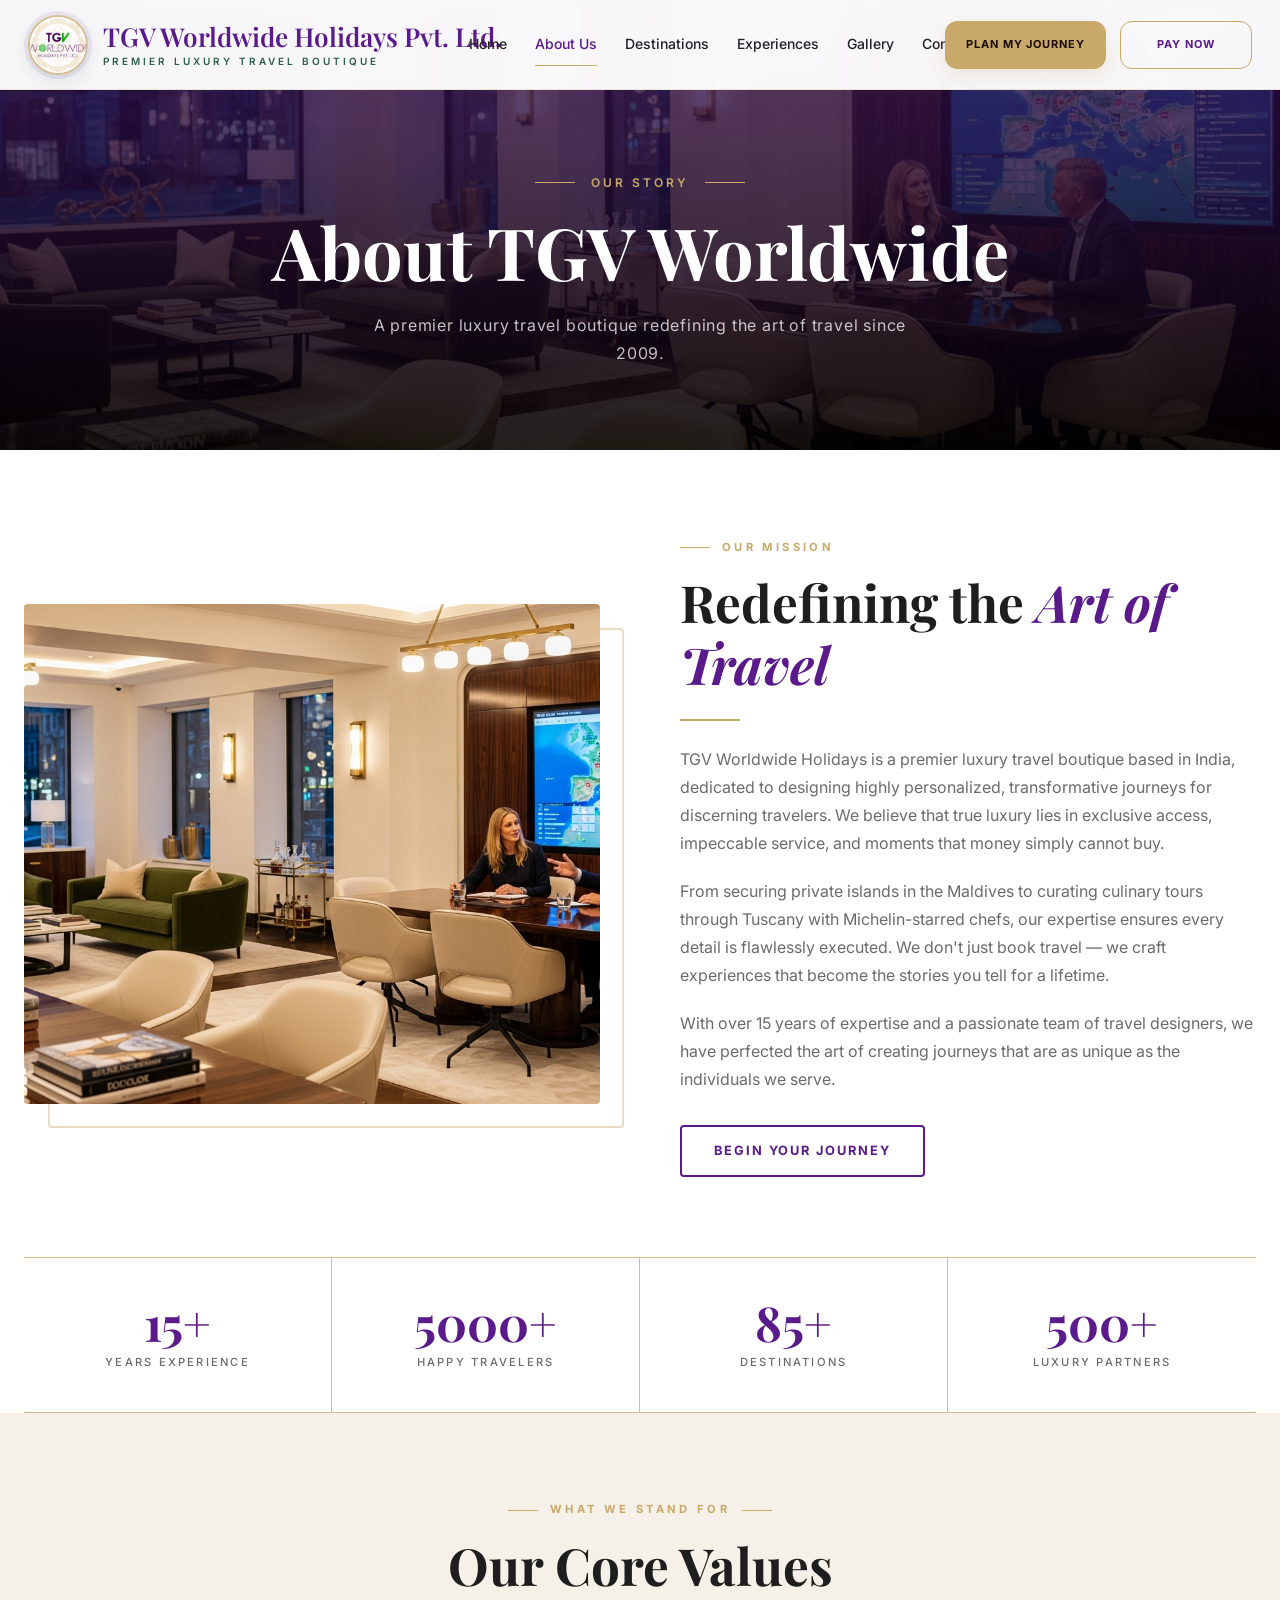
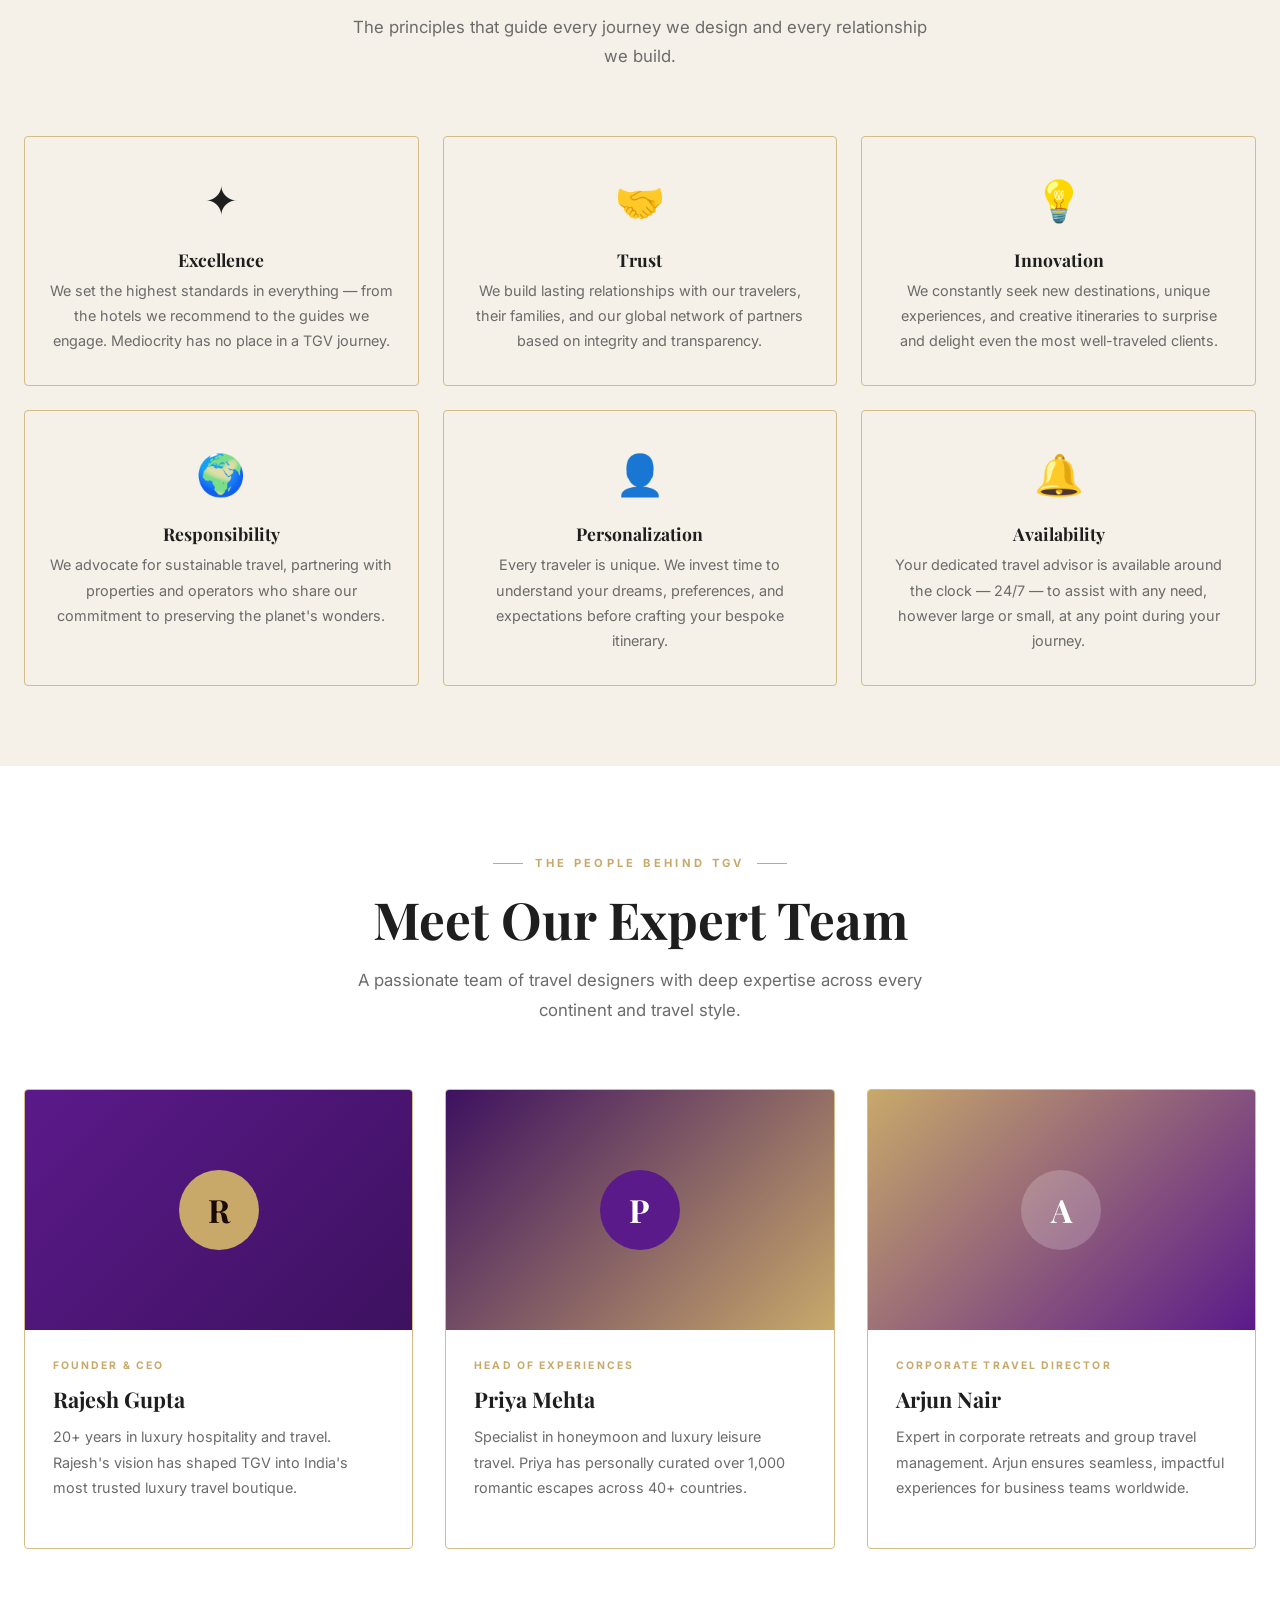
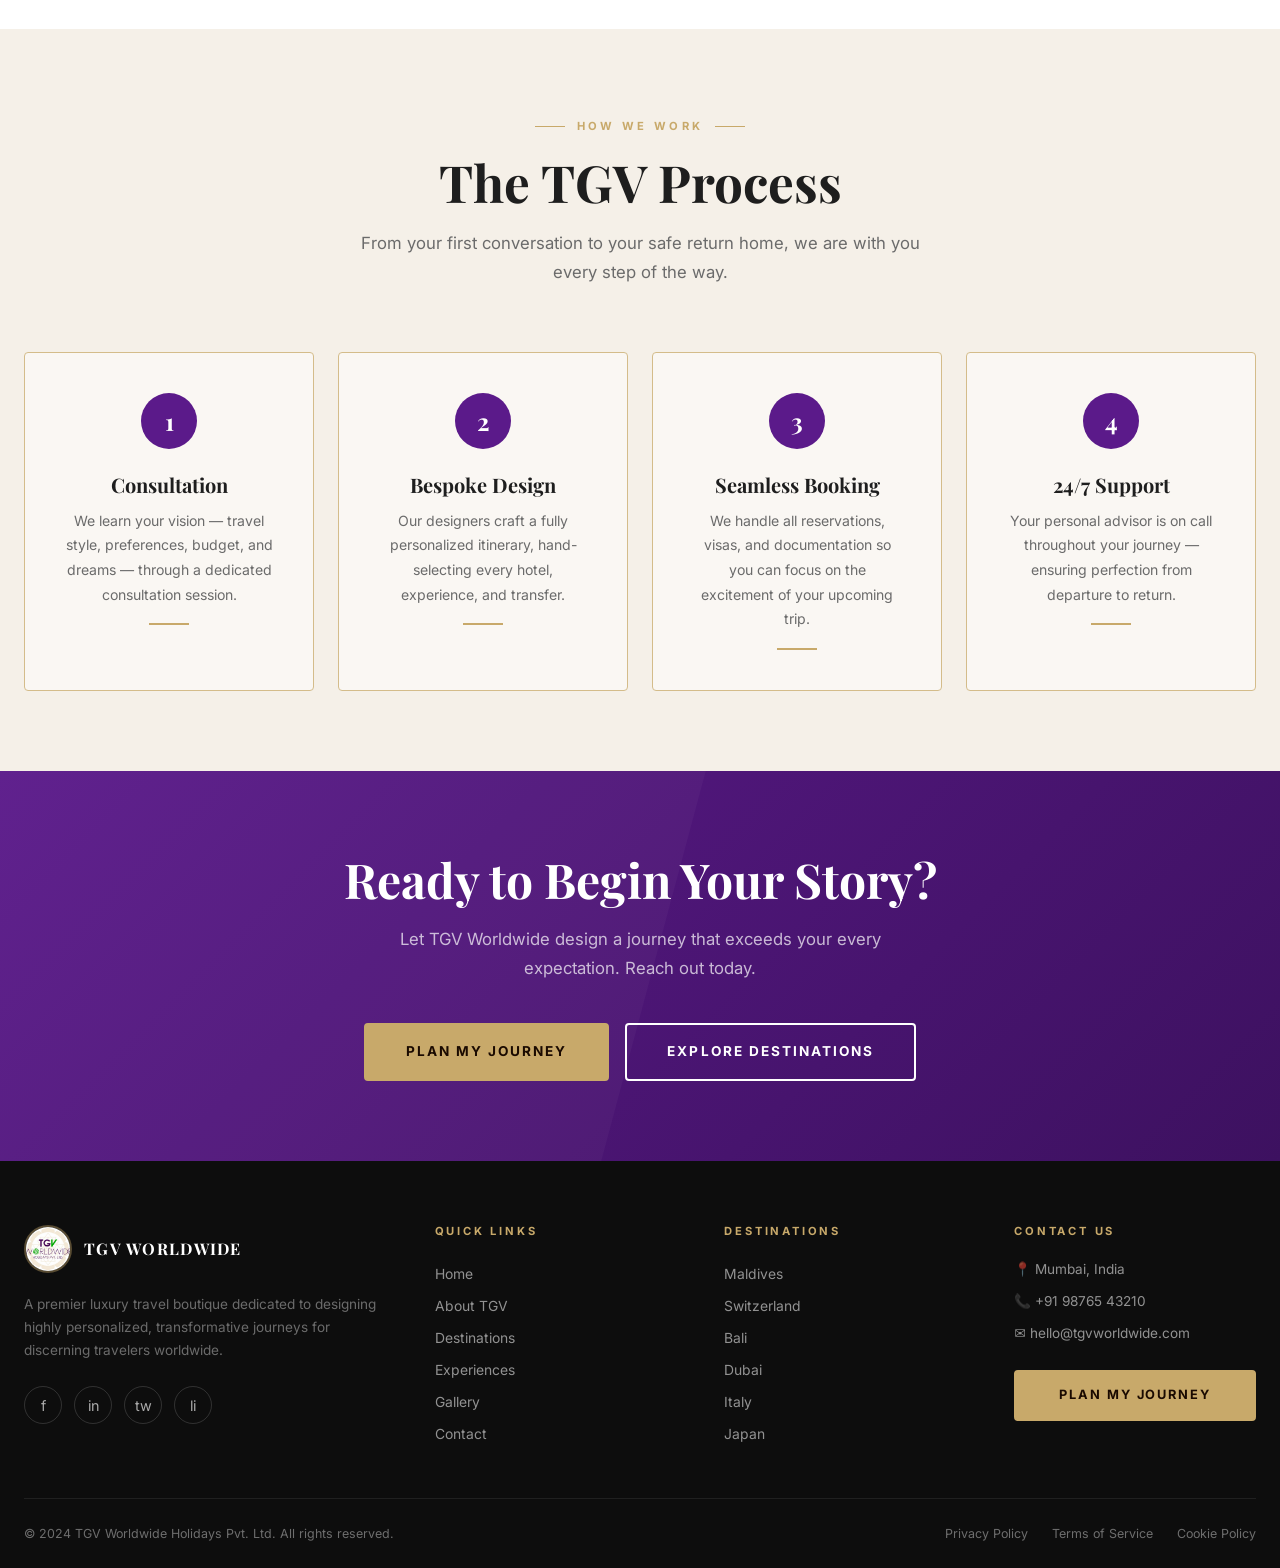
==== commit 8a150643: "Redesign luxury site header" ====
--- a/about.html
+++ b/about.html
@@ -23,23 +23,28 @@
 <body>
 
   <!-- NAVBAR -->
-  <nav class="navbar solid" id="navbar" role="navigation" aria-label="Main navigation">
+    <nav class="navbar solid" id="navbar" role="navigation" aria-label="Main navigation">
     <div class="navbar__inner">
       <a href="index.html" class="navbar__logo" aria-label="TGV Worldwide Holidays Home">
         <img src="assets/images/tgv-logo.jpeg" alt="TGV Logo" class="navbar__logo-img">
         <div class="navbar__logo-text">
-          <span class="navbar__logo-main">TGV Worldwide</span>
-          <span class="navbar__logo-sub">Holidays Pvt. Ltd.</span>
+          <span class="navbar__logo-main">TGV Worldwide Holidays Pvt. Ltd.</span>
+          <span class="navbar__logo-sub">Premier Luxury Travel Boutique</span>
         </div>
       </a>
       <div class="navbar__links" role="menubar">
-        <a href="index.html" class="navbar__link" role="menuitem">Home</a>
-        <a href="about.html" class="navbar__link active" role="menuitem">About TGV</a>
-        <a href="destinations.html" class="navbar__link" role="menuitem">Destinations</a>
-        <a href="experiences.html" class="navbar__link" role="menuitem">Experiences</a>
-        <a href="gallery.html" class="navbar__link" role="menuitem">Gallery</a>
-        <a href="contact.html" class="navbar__link" role="menuitem">Contact</a>
-        <a href="contact.html" class="navbar__link navbar__cta" role="menuitem" id="nav-cta">Plan My Journey</a>
+        <div class="navbar__link-group" aria-label="Site pages">
+          <a href="index.html" class="navbar__link" role="menuitem">Home</a>
+          <a href="about.html" class="navbar__link active" role="menuitem">About Us</a>
+          <a href="destinations.html" class="navbar__link" role="menuitem">Destinations</a>
+          <a href="experiences.html" class="navbar__link" role="menuitem">Experiences</a>
+          <a href="gallery.html" class="navbar__link" role="menuitem">Gallery</a>
+          <a href="contact.html" class="navbar__link" role="menuitem">Contact</a>
+        </div>
+        <div class="navbar__actions" aria-label="Primary actions">
+          <a href="contact.html" class="navbar__link navbar__cta" role="menuitem">Plan My Journey</a>
+          <a href="payment.html" class="navbar__link navbar__cta navbar__cta--pay" role="menuitem">Pay Now</a>
+        </div>
       </div>
       <button class="navbar__hamburger" id="hamburger" aria-label="Toggle menu" aria-expanded="false" aria-controls="mobile-menu">
         <span></span><span></span><span></span>
@@ -53,12 +58,13 @@
   <!-- MOBILE MENU -->
   <div class="navbar__mobile-menu" id="mobile-menu" role="menu" aria-label="Mobile navigation">
     <a href="index.html" class="navbar__mobile-link" role="menuitem">Home</a>
-    <a href="about.html" class="navbar__mobile-link active" role="menuitem">About TGV</a>
+    <a href="about.html" class="navbar__mobile-link active" role="menuitem">About Us</a>
     <a href="destinations.html" class="navbar__mobile-link" role="menuitem">Destinations</a>
     <a href="experiences.html" class="navbar__mobile-link" role="menuitem">Experiences</a>
     <a href="gallery.html" class="navbar__mobile-link" role="menuitem">Gallery</a>
     <a href="contact.html" class="navbar__mobile-link" role="menuitem">Contact</a>
     <a href="contact.html" class="navbar__mobile-cta" role="menuitem">Plan My Journey</a>
+    <a href="payment.html" class="navbar__mobile-cta" role="menuitem">Pay Now</a>
   </div>
 
   <main id="main-content">
@@ -317,3 +323,6 @@
   <script src="assets/js/main.js"></script>
 </body>
 </html>
+
+
+
--- a/assets/css/style.css
+++ b/assets/css/style.css
@@ -21,7 +21,7 @@
   --radius:            4px;
   --transition:        0.3s ease;
   --container-max:     1280px;
-  --nav-h:             80px;
+  --nav-h:             90px;
   --shadow-sm:         0 2px 8px rgba(0,0,0,0.08);
   --shadow-md:         0 4px 20px rgba(0,0,0,0.12);
   --shadow-lg:         0 8px 40px rgba(0,0,0,0.16);
@@ -104,18 +104,22 @@
   top: 0; left: 0; right: 0;
   z-index: 1000;
   height: var(--nav-h);
-  transition: background var(--transition), box-shadow var(--transition);
+  background: rgba(255,255,255,0.82);
+  border-bottom: 1px solid rgba(200,169,106,0.24);
+  box-shadow: 0 14px 40px rgba(31, 22, 38, 0.08);
+  backdrop-filter: blur(18px);
+  -webkit-backdrop-filter: blur(18px);
+  transition: background var(--transition), box-shadow var(--transition), border-color var(--transition);
 }
 
 .navbar.scrolled {
-  background: rgba(91, 26, 138, 0.95);
-  backdrop-filter: blur(12px);
-  -webkit-backdrop-filter: blur(12px);
-  box-shadow: var(--shadow-md);
+  background: rgba(255,255,255,0.94);
+  border-color: rgba(91,26,138,0.16);
+  box-shadow: 0 16px 46px rgba(31, 22, 38, 0.14);
 }
 
 .navbar.solid {
-  background: var(--color-primary);
+  background: rgba(255,255,255,0.96);
 }
 
 .navbar__inner {
@@ -123,78 +127,114 @@
   align-items: center;
   justify-content: space-between;
   height: 100%;
-  padding: 0 2rem;
-  max-width: var(--container-max);
+  gap: clamp(1.5rem, 3vw, 3rem);
+  padding: 0 clamp(1.5rem, 3vw, 3.5rem);
+  max-width: 1800px;
   margin: 0 auto;
 }
 
 .navbar__logo {
   display: flex;
   align-items: center;
-  gap: 0.75rem;
+  gap: 0.95rem;
   text-decoration: none;
   flex-shrink: 0;
+  min-width: 0;
 }
 
 .navbar__logo-img {
-  width: 52px;
-  height: 52px;
+  width: 68px;
+  height: 68px;
   border-radius: 50%;
   object-fit: cover;
-  border: 2px solid rgba(255,255,255,0.3);
+  border: 2px solid rgba(200,169,106,0.72);
+  box-shadow: 0 0 0 4px rgba(91,26,138,0.08), 0 6px 18px rgba(23,82,60,0.12);
 }
 
 .navbar__logo-text {
   display: flex;
   flex-direction: column;
-  line-height: 1.2;
+  justify-content: center;
+  line-height: 1.05;
+  min-width: 0;
 }
 
 .navbar__logo-main {
   font-family: var(--font-serif);
-  font-size: 1.1rem;
-  font-weight: 700;
-  letter-spacing: 0.1em;
+  font-size: 32px;
+  font-weight: 600;
+  letter-spacing: 0;
+  color: var(--color-primary);
+  white-space: nowrap;
+}
+
+.navbar__logo-sub {
+  margin-top: 0.4rem;
+  font-family: var(--font-sans);
+  font-size: 12px;
+  line-height: 1;
+  letter-spacing: 4px;
   text-transform: uppercase;
-  color: #ffffff;
-}
-
-.navbar__logo-sub {
-  font-size: 0.6rem;
-  letter-spacing: 0.2em;
-  text-transform: uppercase;
-  color: rgba(255,255,255,0.65);
+  color: #2f5f45;
+  font-weight: 600;
+  white-space: nowrap;
+}
+
+.navbar__links {
+  display: flex;
+  align-items: center;
+  justify-content: space-between;
+  gap: clamp(1.5rem, 2vw, 2.5rem);
+  flex: 1 1 auto;
+  min-width: 0;
+}
+
+.navbar__link-group,
+.navbar__actions {
+  display: flex;
+  align-items: center;
+}
+
+.navbar__link-group {
+  justify-content: center;
+  gap: clamp(40px, 2.65vw, 50px);
+  flex: 1 1 auto;
+  min-width: 0;
+}
+
+.navbar__actions {
+  gap: 0.85rem;
+  flex: 0 0 auto;
+}
+
+.navbar__link {
+  font-family: var(--font-sans);
+  font-size: 16px;
   font-weight: 500;
-}
-
-.navbar__links {
-  display: flex;
-  align-items: center;
-  gap: 2rem;
-}
-
-.navbar__link {
-  font-size: 0.8rem;
-  font-weight: 500;
-  letter-spacing: 0.1em;
-  text-transform: uppercase;
-  color: rgba(255,255,255,0.85);
-  transition: color var(--transition);
+  letter-spacing: 0;
+  color: #242126;
+  transition: color var(--transition), transform var(--transition);
   position: relative;
+  white-space: nowrap;
 }
 
 .navbar__link::after {
   content: '';
   position: absolute;
-  bottom: -4px; left: 0;
+  bottom: -10px; left: 50%;
   width: 0; height: 1px;
   background: var(--color-secondary);
+  transform: translateX(-50%);
   transition: width var(--transition);
 }
 
-.navbar__link:hover,
+.navbar__link:hover {
+  color: var(--color-secondary);
+  transform: translateY(-1px);
+}
+
 .navbar__link.active {
-  color: var(--color-secondary);
+  color: var(--color-primary);
 }
 
 .navbar__link:hover::after,
@@ -205,21 +245,43 @@
 .navbar__cta {
   background: var(--color-secondary);
   color: #1a0a00 !important;
-  padding: 0.6rem 1.4rem;
-  font-size: 0.75rem;
+  min-width: 150px;
+  height: 50px;
+  padding: 0 1.3rem;
+  font-size: 13px;
   font-weight: 700;
-  letter-spacing: 0.12em;
+  letter-spacing: 0.08em;
   text-transform: uppercase;
-  transition: background var(--transition), transform var(--transition);
-  border-radius: var(--radius);
+  display: inline-flex;
+  align-items: center;
+  justify-content: center;
+  border: 1px solid var(--color-secondary);
+  border-radius: 12px;
+  box-shadow: 0 8px 20px rgba(200,169,106,0.2);
+  transition: background var(--transition), color var(--transition), transform var(--transition), box-shadow var(--transition);
 }
 
 .navbar__cta:hover {
   background: #ffffff;
-  transform: translateY(-1px);
+  color: var(--color-primary) !important;
+  transform: translateY(-2px);
+  box-shadow: 0 12px 28px rgba(200,169,106,0.28);
 }
 
 .navbar__cta::after { display: none; }
+
+.navbar__cta--pay {
+  background: transparent;
+  color: var(--color-primary) !important;
+  border: 1px solid var(--color-secondary);
+  box-shadow: none;
+}
+
+.navbar__cta--pay:hover {
+  background: var(--color-secondary);
+  color: #1a0a00 !important;
+  box-shadow: 0 12px 28px rgba(200,169,106,0.26);
+}
 
 .navbar__hamburger {
   display: none;
@@ -234,7 +296,7 @@
   display: block;
   width: 26px;
   height: 2px;
-  background: #ffffff;
+  background: var(--color-primary);
   transition: all var(--transition);
   border-radius: 2px;
 }
@@ -521,6 +583,143 @@
 .btn--lg {
   padding: 1rem 2.5rem;
   font-size: 0.85rem;
+}
+
+.btn--full {
+  width: 100%;
+}
+
+/* ===================================
+   PAYMENT FORM
+   =================================== */
+.payment-form {
+  max-width: 520px;
+  margin: 0 auto;
+}
+
+.payment-form .form-group {
+  margin-bottom: 1.25rem;
+}
+
+.payment-form label {
+  display: block;
+  margin-bottom: 0.45rem;
+  font-size: 0.76rem;
+  font-weight: 700;
+  letter-spacing: 0.08em;
+  text-transform: uppercase;
+  color: var(--color-muted);
+}
+
+.payment-form input {
+  width: 100%;
+  padding: 0.85rem 1rem;
+  border: 1px solid var(--color-border);
+  border-radius: var(--radius);
+  background: #ffffff;
+  font-family: var(--font-sans);
+  font-size: 0.95rem;
+  color: var(--color-fg);
+}
+
+.payment-form input:focus {
+  outline: none;
+  border-color: var(--color-primary);
+  box-shadow: 0 0 0 3px rgba(91,26,138,0.1);
+}
+
+.payment-form .form-row {
+  display: grid;
+  grid-template-columns: 1fr 1fr;
+  gap: 1rem;
+}
+
+.payment-form .btn {
+  margin-top: 0.5rem;
+}
+
+.payment-popup {
+  position: fixed;
+  inset: 0;
+  background: rgba(10, 8, 12, 0.72);
+  display: none;
+  justify-content: center;
+  align-items: center;
+  padding: 1.5rem;
+  z-index: 2000;
+}
+
+.payment-popup.show {
+  display: flex;
+}
+
+.payment-dialog {
+  position: relative;
+  width: min(560px, 100%);
+  max-height: calc(100vh - 3rem);
+  overflow-y: auto;
+  background: var(--color-card);
+  border: 1px solid var(--color-border);
+  border-radius: var(--radius);
+  box-shadow: var(--shadow-lg);
+  padding: 2.25rem;
+}
+
+.payment-dialog__close {
+  position: absolute;
+  top: 0.9rem;
+  right: 0.9rem;
+  width: 38px;
+  height: 38px;
+  display: inline-flex;
+  align-items: center;
+  justify-content: center;
+  border-radius: 50%;
+  background: rgba(91,26,138,0.08);
+  color: var(--color-primary);
+  font-size: 1.6rem;
+  line-height: 1;
+}
+
+.payment-dialog__close:hover {
+  background: var(--color-primary);
+  color: #ffffff;
+}
+
+.payment-dialog__header {
+  margin-bottom: 1.5rem;
+  padding-right: 2.25rem;
+}
+
+.payment-dialog__eyebrow {
+  display: block;
+  margin-bottom: 0.65rem;
+  font-size: 0.68rem;
+  font-weight: 700;
+  letter-spacing: 0.24em;
+  text-transform: uppercase;
+  color: var(--color-secondary);
+}
+
+.payment-dialog__header h2 {
+  margin-bottom: 0.6rem;
+  font-size: clamp(1.7rem, 4vw, 2.4rem);
+}
+
+.payment-dialog__header p,
+.payment-dialog__note {
+  font-size: 0.92rem;
+}
+
+.payment-dialog__note {
+  min-height: 1.5rem;
+  margin-top: 1rem;
+  color: var(--color-primary);
+  font-weight: 600;
+}
+
+body.payment-popup-open {
+  overflow: hidden;
 }
 
 /* ===================================
--- a/assets/css/responsive.css
+++ b/assets/css/responsive.css
@@ -5,11 +5,73 @@
 /* ===================================
    TABLET: ≤ 1024px
    =================================== */
+@media (max-width: 1500px) {
+  .navbar__inner {
+    gap: 1.4rem;
+    padding: 0 1.75rem;
+  }
+  .navbar__logo-img {
+    width: 60px;
+    height: 60px;
+  }
+  .navbar__logo-main {
+    font-size: 26px;
+  }
+  .navbar__logo-sub {
+    font-size: 10px;
+    letter-spacing: 3px;
+  }
+  .navbar__link-group {
+    gap: 28px;
+  }
+  .navbar__link {
+    font-size: 14px;
+  }
+  .navbar__cta {
+    min-width: 132px;
+    height: 48px;
+    font-size: 11px;
+  }
+}
+
 @media (max-width: 1024px) {
 
   /* Nav */
-  .navbar__links { display: none; }
-  .navbar__hamburger { display: flex; }
+  :root { --nav-h: 80px; }
+  .navbar__inner {
+    gap: 1rem;
+    padding: 0 1.25rem;
+  }
+  .navbar__logo {
+    gap: 0.75rem;
+  }
+  .navbar__logo-img {
+    width: 56px;
+    height: 56px;
+  }
+  .navbar__logo-main {
+    font-size: 21px;
+  }
+  .navbar__logo-sub {
+    font-size: 9px;
+    letter-spacing: 2.5px;
+  }
+  .navbar__links {
+    gap: 1rem;
+  }
+  .navbar__link-group {
+    gap: 18px;
+  }
+  .navbar__link {
+    font-size: 13px;
+  }
+  .navbar__cta {
+    min-width: 118px;
+    height: 44px;
+    padding: 0 0.9rem;
+    border-radius: 10px;
+    font-size: 11px;
+  }
 
   /* Grids */
   .grid-4 { grid-template-columns: repeat(2, 1fr); }
@@ -44,10 +106,34 @@
    =================================== */
 @media (max-width: 768px) {
 
+  :root { --nav-h: 70px; }
+
   /* Typography */
   h1 { font-size: 2.25rem; }
   h2 { font-size: 1.875rem; }
   h3 { font-size: 1.375rem; }
+
+  /* Nav */
+  .navbar__links { display: none; }
+  .navbar__hamburger { display: flex; }
+  .navbar__inner { padding: 0 1rem; }
+  .navbar__logo-img {
+    width: 48px;
+    height: 48px;
+  }
+  .navbar__logo-main {
+    max-width: 250px;
+    overflow: hidden;
+    font-size: 18px;
+    text-overflow: ellipsis;
+  }
+  .navbar__logo-sub {
+    max-width: 250px;
+    overflow: hidden;
+    font-size: 8px;
+    letter-spacing: 2px;
+    text-overflow: ellipsis;
+  }
 
   .section { padding: 3.5rem 0; }
 
@@ -97,6 +183,7 @@
 
   /* Form row */
   .form-row { grid-template-columns: 1fr; }
+  .payment-form .form-row { grid-template-columns: 1fr; }
 
   /* Destinations grid */
   .dest-card { height: 320px; }
@@ -117,7 +204,19 @@
 @media (max-width: 480px) {
   .container { padding: 0 1rem; }
   .navbar__inner { padding: 0 1rem; }
-  .navbar__logo-text { display: none; }
+  .navbar__logo-text {
+    display: flex;
+    max-width: calc(100vw - 120px);
+  }
+  .navbar__logo-main {
+    max-width: 100%;
+    font-size: 15px;
+  }
+  .navbar__logo-sub {
+    max-width: 100%;
+    font-size: 7px;
+    letter-spacing: 1.4px;
+  }
   h1 { font-size: 1.875rem; }
   h2 { font-size: 1.625rem; }
   .section { padding: 2.5rem 0; }
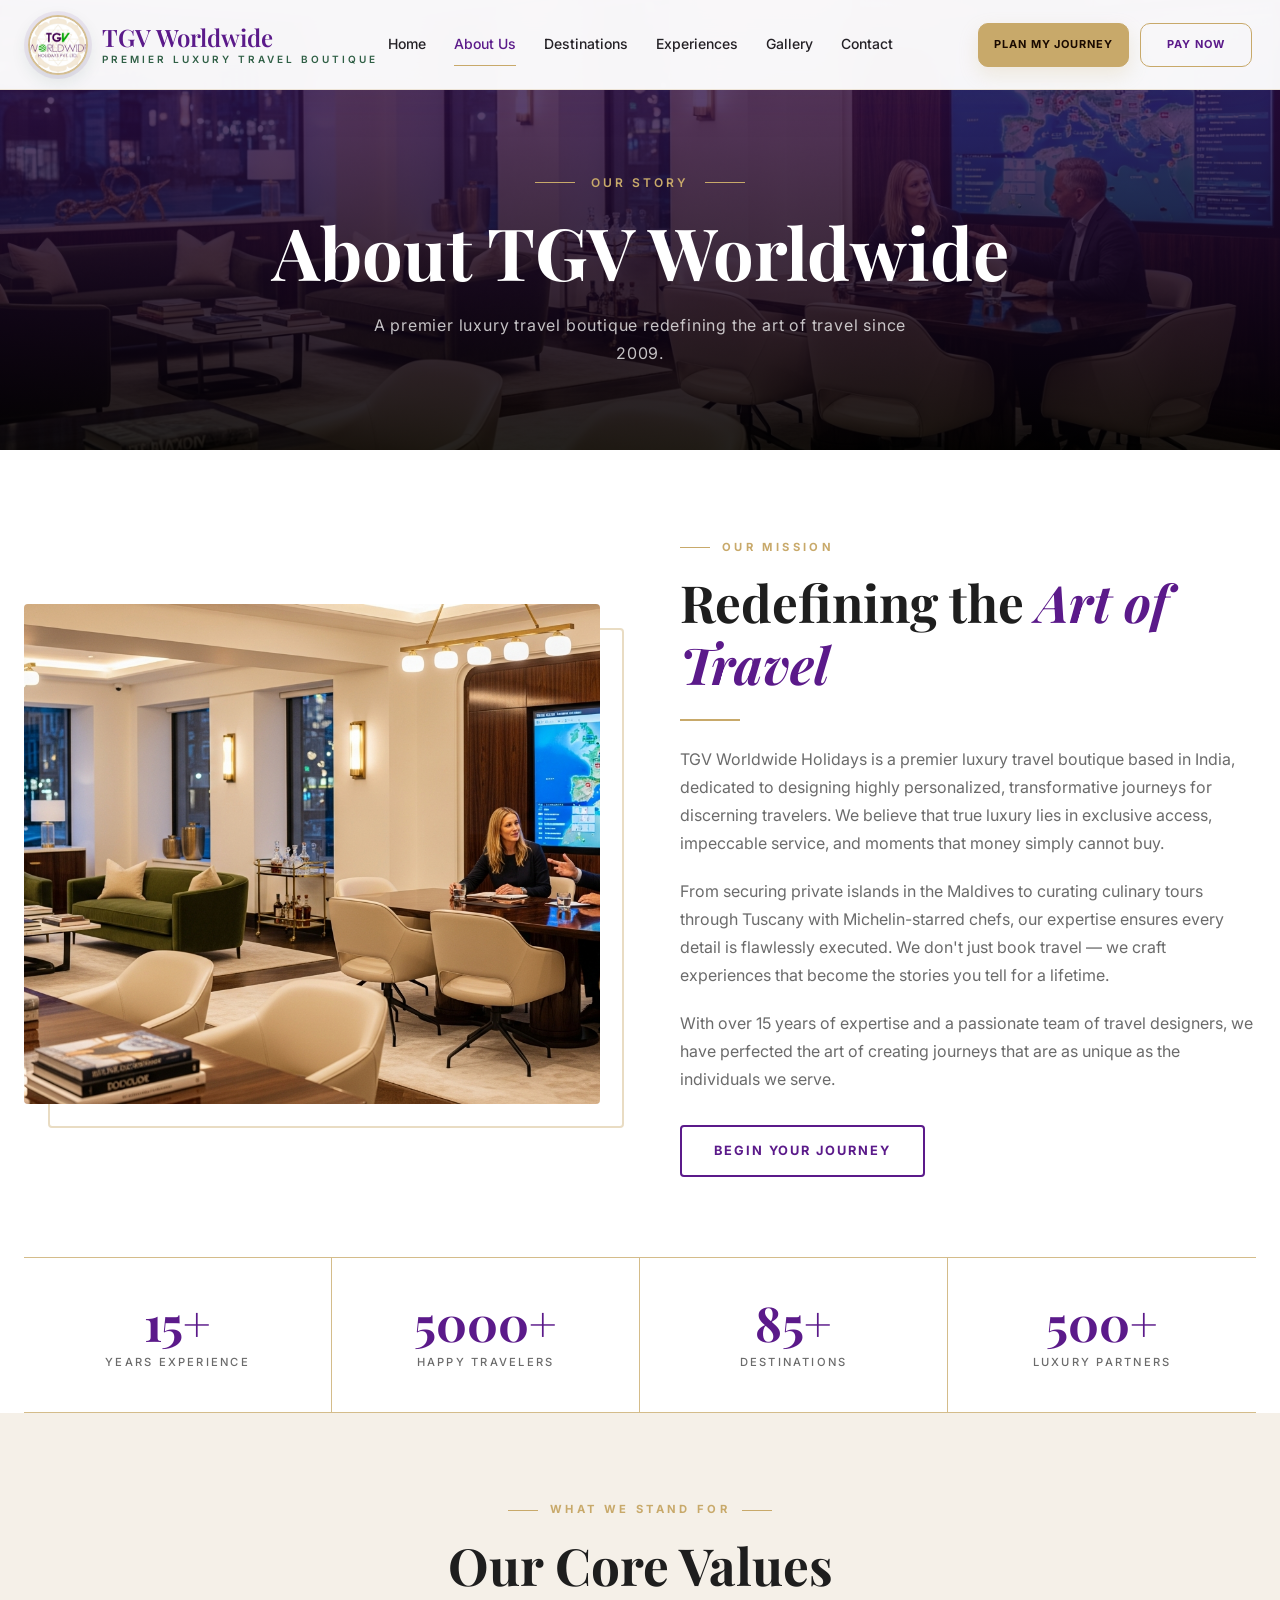
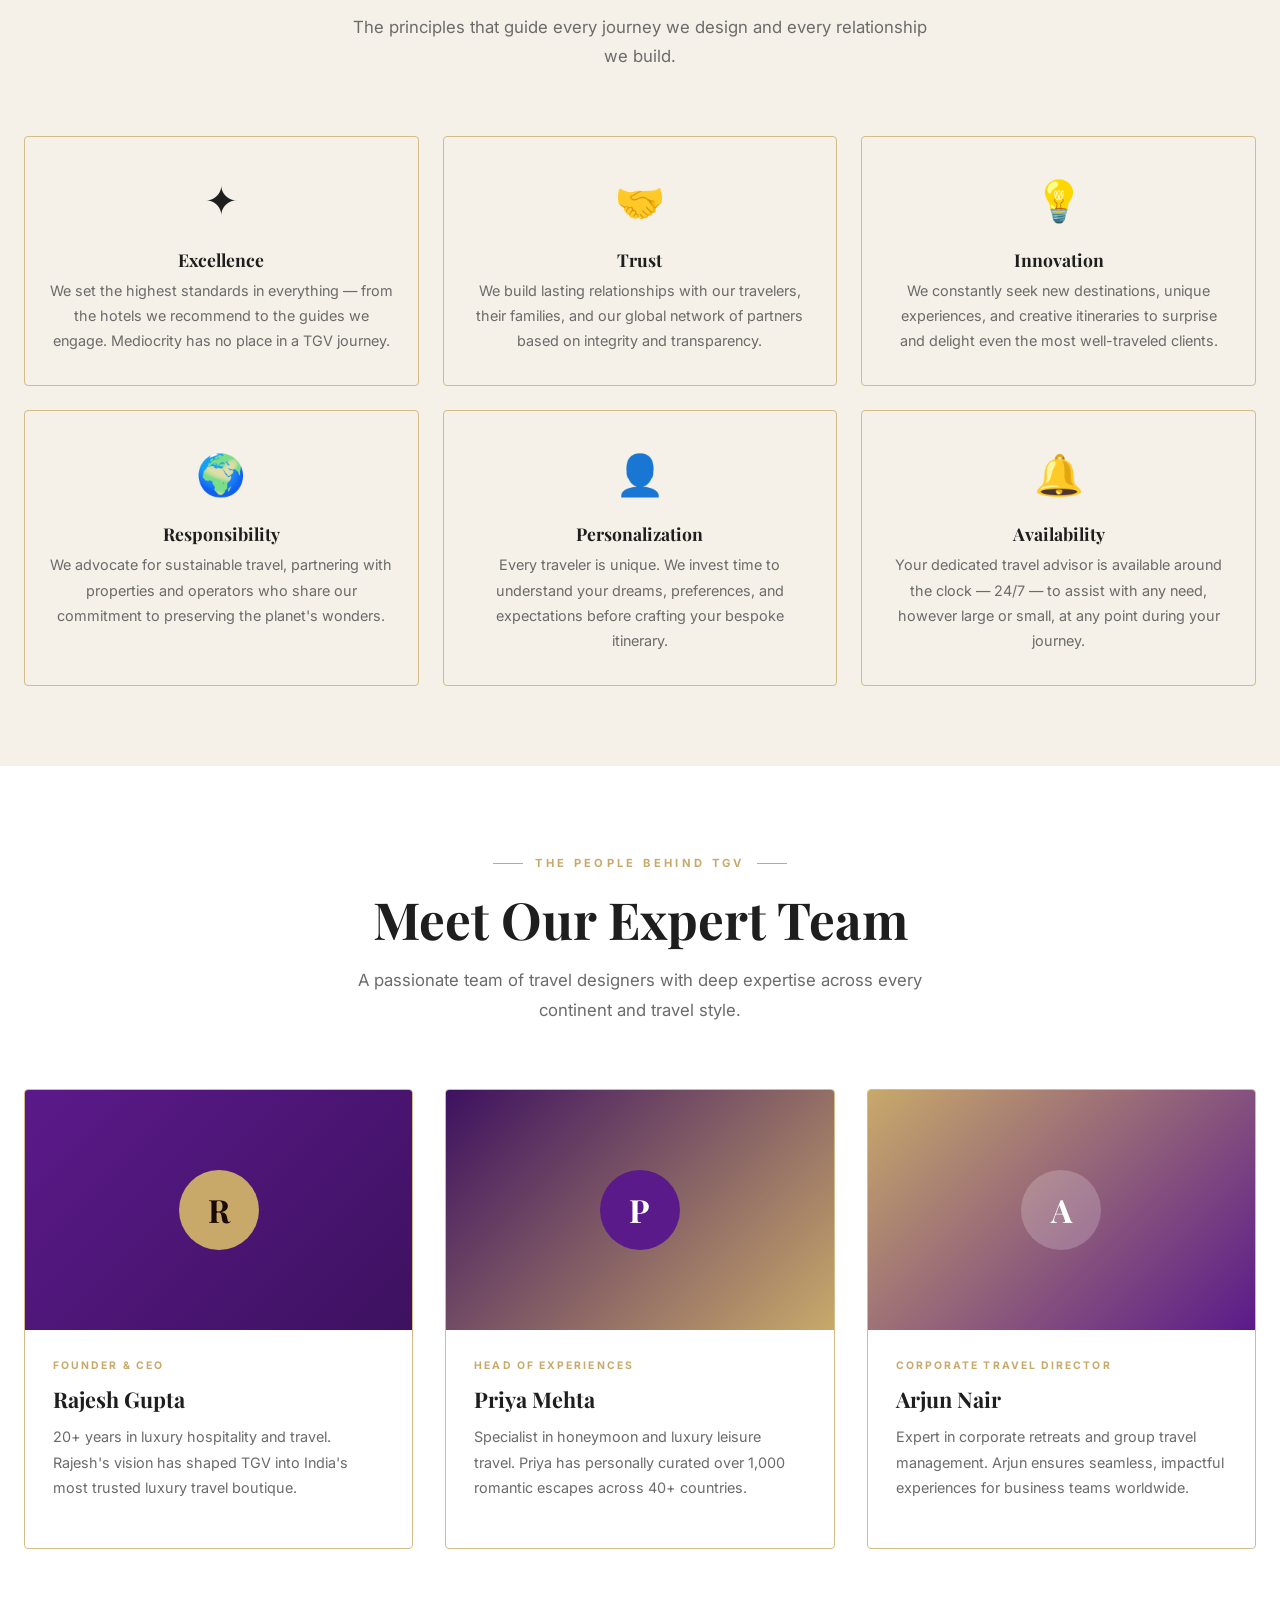
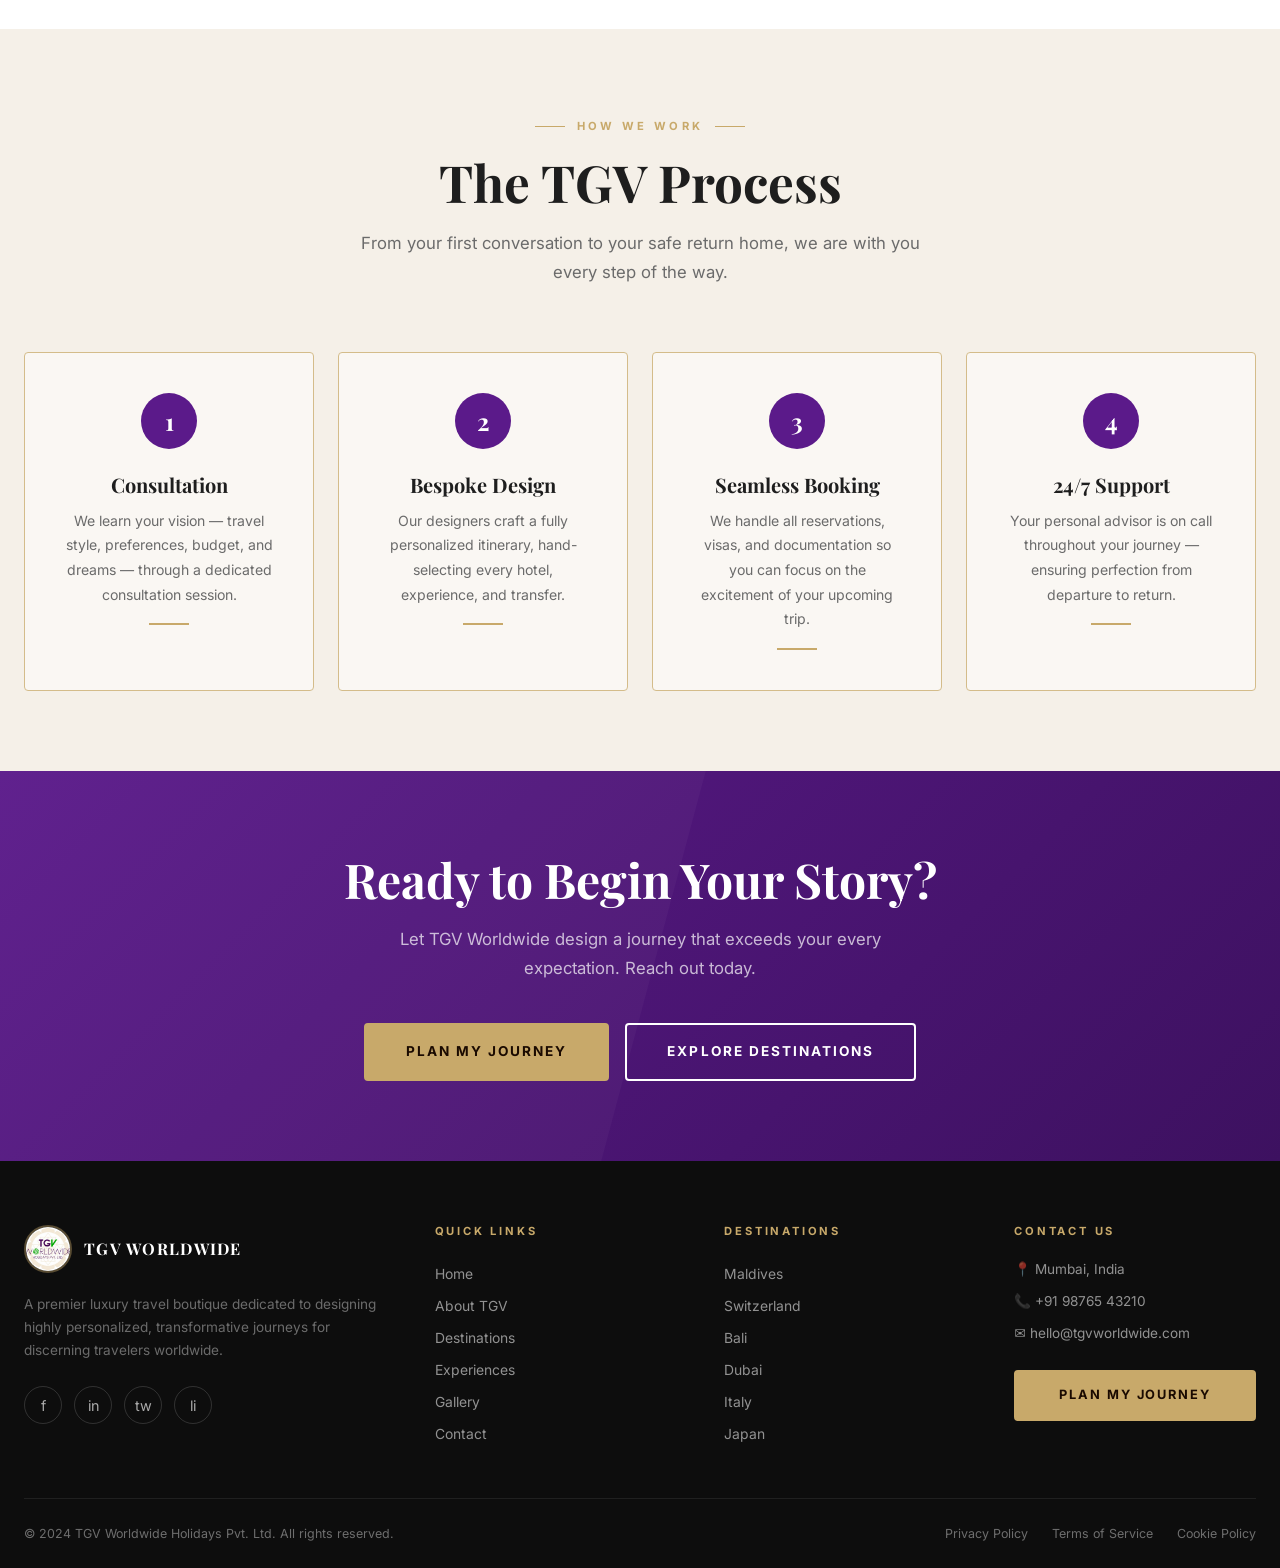
==== commit f6ee0ca3: "Update about.html" ====
--- a/about.html
+++ b/about.html
@@ -28,7 +28,7 @@
       <a href="index.html" class="navbar__logo" aria-label="TGV Worldwide Holidays Home">
         <img src="assets/images/tgv-logo.jpeg" alt="TGV Logo" class="navbar__logo-img">
         <div class="navbar__logo-text">
-          <span class="navbar__logo-main">TGV Worldwide Holidays Pvt. Ltd.</span>
+          <span class="navbar__logo-main">TGV Worldwide</span>
           <span class="navbar__logo-sub">Premier Luxury Travel Boutique</span>
         </div>
       </a>
--- a/assets/css/style.css
+++ b/assets/css/style.css
@@ -123,28 +123,29 @@
 }
 
 .navbar__inner {
-  display: flex;
-  align-items: center;
-  justify-content: space-between;
+  display: grid;
+  grid-template-columns: minmax(0, 1fr) auto minmax(0, 1fr);
+  align-items: center;
   height: 100%;
-  gap: clamp(1.5rem, 3vw, 3rem);
-  padding: 0 clamp(1.5rem, 3vw, 3.5rem);
-  max-width: 1800px;
+  column-gap: 1rem;
+  padding: 0 2rem;
+  max-width: 1400px;
   margin: 0 auto;
 }
 
 .navbar__logo {
   display: flex;
   align-items: center;
-  gap: 0.95rem;
+  justify-self: start;
+  gap: 0.85rem;
   text-decoration: none;
   flex-shrink: 0;
   min-width: 0;
 }
 
 .navbar__logo-img {
-  width: 68px;
-  height: 68px;
+  width: 60px;
+  height: 60px;
   border-radius: 50%;
   object-fit: cover;
   border: 2px solid rgba(200,169,106,0.72);
@@ -161,7 +162,7 @@
 
 .navbar__logo-main {
   font-family: var(--font-serif);
-  font-size: 32px;
+  font-size: 24px;
   font-weight: 600;
   letter-spacing: 0;
   color: var(--color-primary);
@@ -169,11 +170,11 @@
 }
 
 .navbar__logo-sub {
-  margin-top: 0.4rem;
+  margin-top: 0.3rem;
   font-family: var(--font-sans);
-  font-size: 12px;
+  font-size: 10px;
   line-height: 1;
-  letter-spacing: 4px;
+  letter-spacing: 3px;
   text-transform: uppercase;
   color: #2f5f45;
   font-weight: 600;
@@ -181,35 +182,33 @@
 }
 
 .navbar__links {
-  display: flex;
-  align-items: center;
-  justify-content: space-between;
-  gap: clamp(1.5rem, 2vw, 2.5rem);
-  flex: 1 1 auto;
-  min-width: 0;
+  display: contents;
 }
 
 .navbar__link-group,
 .navbar__actions {
   display: flex;
   align-items: center;
+  min-width: 0;
 }
 
 .navbar__link-group {
+  grid-column: 2;
   justify-content: center;
-  gap: clamp(40px, 2.65vw, 50px);
-  flex: 1 1 auto;
-  min-width: 0;
+  gap: 28px;
+  white-space: nowrap;
 }
 
 .navbar__actions {
-  gap: 0.85rem;
-  flex: 0 0 auto;
+  grid-column: 3;
+  justify-self: end;
+  gap: 0.7rem;
+  white-space: nowrap;
 }
 
 .navbar__link {
   font-family: var(--font-sans);
-  font-size: 16px;
+  font-size: 14px;
   font-weight: 500;
   letter-spacing: 0;
   color: #242126;
@@ -245,10 +244,10 @@
 .navbar__cta {
   background: var(--color-secondary);
   color: #1a0a00 !important;
-  min-width: 150px;
-  height: 50px;
-  padding: 0 1.3rem;
-  font-size: 13px;
+  min-width: 118px;
+  height: 44px;
+  padding: 0 1rem;
+  font-size: 11px;
   font-weight: 700;
   letter-spacing: 0.08em;
   text-transform: uppercase;
@@ -256,7 +255,7 @@
   align-items: center;
   justify-content: center;
   border: 1px solid var(--color-secondary);
-  border-radius: 12px;
+  border-radius: 10px;
   box-shadow: 0 8px 20px rgba(200,169,106,0.2);
   transition: background var(--transition), color var(--transition), transform var(--transition), box-shadow var(--transition);
 }
--- a/assets/css/responsive.css
+++ b/assets/css/responsive.css
@@ -7,7 +7,7 @@
    =================================== */
 @media (max-width: 1500px) {
   .navbar__inner {
-    gap: 1.4rem;
+    column-gap: 0.9rem;
     padding: 0 1.75rem;
   }
   .navbar__logo-img {
@@ -15,7 +15,7 @@
     height: 60px;
   }
   .navbar__logo-main {
-    font-size: 26px;
+    font-size: 24px;
   }
   .navbar__logo-sub {
     font-size: 10px;
@@ -28,8 +28,9 @@
     font-size: 14px;
   }
   .navbar__cta {
-    min-width: 132px;
-    height: 48px;
+    min-width: 112px;
+    height: 44px;
+    padding: 0 0.95rem;
     font-size: 11px;
   }
 }
@@ -39,7 +40,7 @@
   /* Nav */
   :root { --nav-h: 80px; }
   .navbar__inner {
-    gap: 1rem;
+    column-gap: 0.75rem;
     padding: 0 1.25rem;
   }
   .navbar__logo {
@@ -66,11 +67,11 @@
     font-size: 13px;
   }
   .navbar__cta {
-    min-width: 118px;
-    height: 44px;
+    min-width: 104px;
+    height: 42px;
     padding: 0 0.9rem;
     border-radius: 10px;
-    font-size: 11px;
+    font-size: 10px;
   }
 
   /* Grids */
